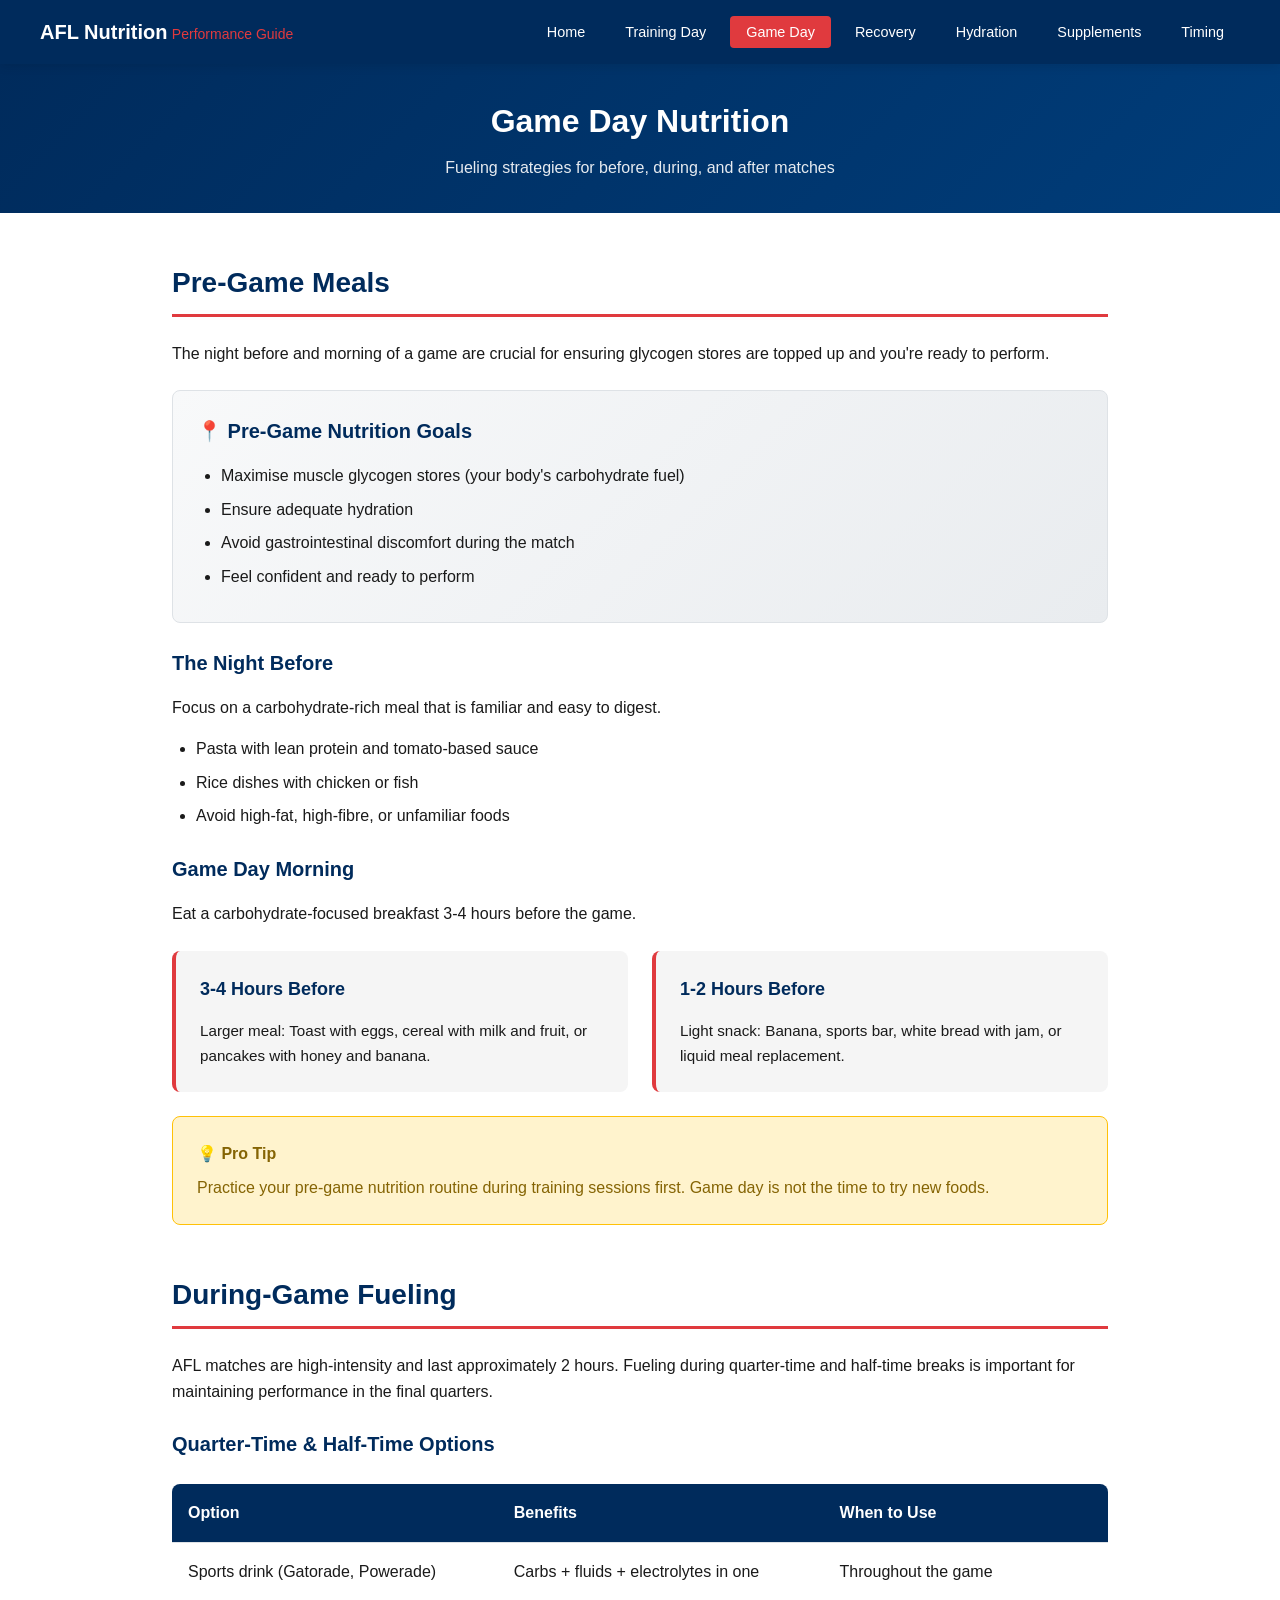
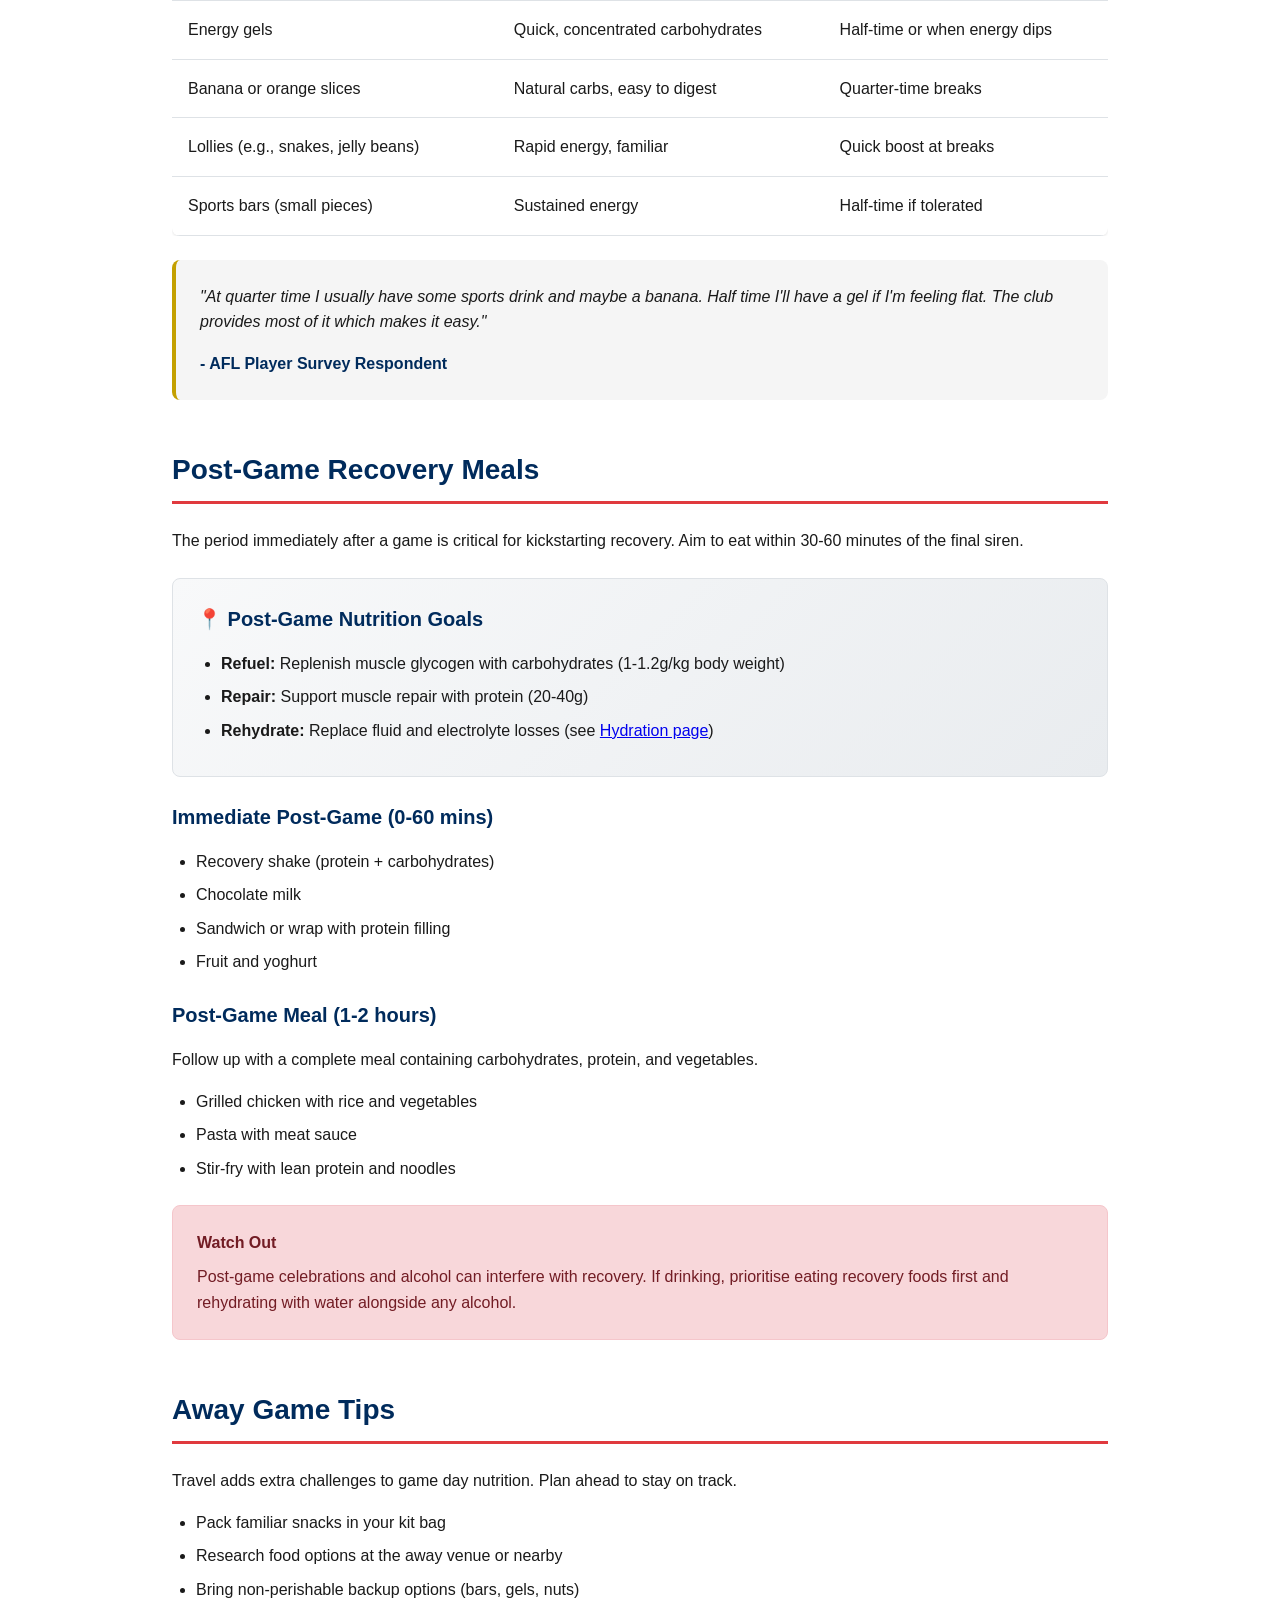
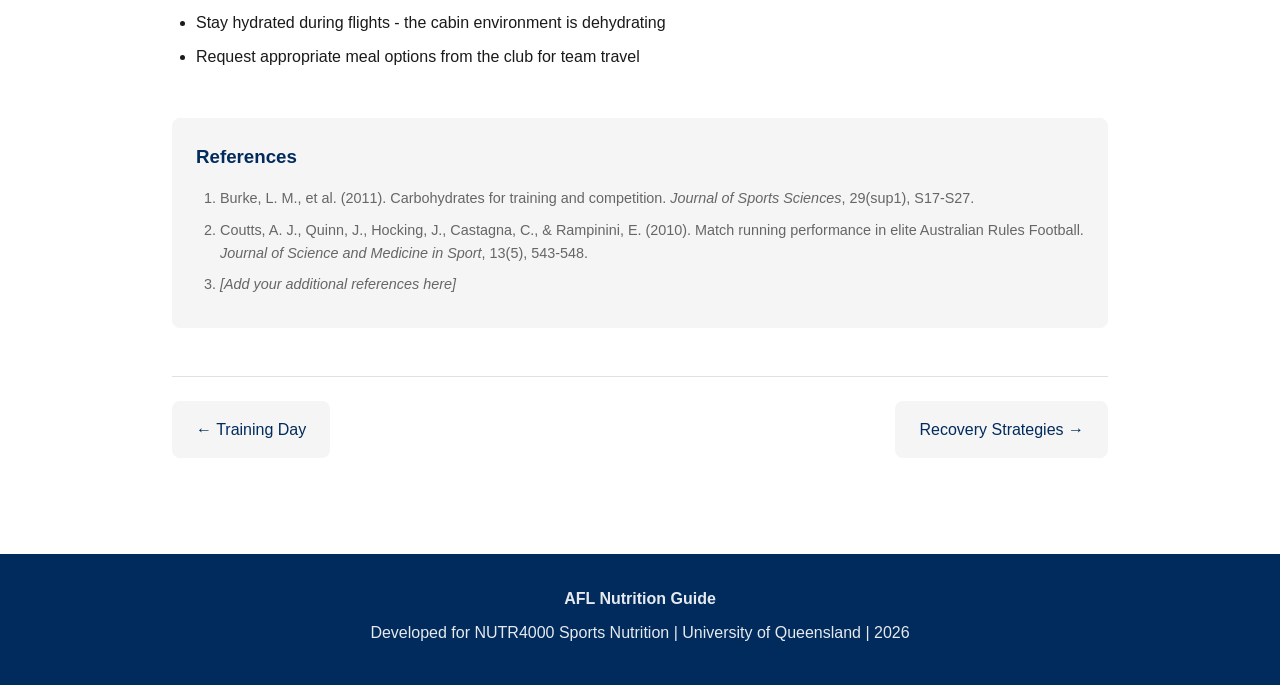
==== game-day.html @ a7441c99 "Initial commit: AFL Nutrition website MVP 6-page sports nutrition guide for AFL players including: -" ====
<!DOCTYPE html>
<html lang="en">
<head>
  <meta charset="UTF-8">
  <meta name="viewport" content="width=device-width, initial-scale=1.0">
  <title>Game Day Nutrition | AFL Nutrition Guide</title>
  <link rel="stylesheet" href="styles.css">
</head>
<body>
  <!-- Navigation -->
  <nav class="navbar">
    <div class="nav-container">
      <a href="index.html" class="nav-logo">
        <div>
          <span class="nav-logo-text">AFL Nutrition</span>
          <span class="nav-logo-sub">Performance Guide</span>
        </div>
      </a>
      <ul class="nav-menu">
        <li><a href="index.html">Home</a></li>
        <li><a href="training-day.html">Training Day</a></li>
        <li><a href="game-day.html" class="active">Game Day</a></li>
        <li><a href="recovery.html">Recovery</a></li>
        <li><a href="hydration.html">Hydration</a></li>
        <li><a href="supplements.html">Supplements</a></li>
        <li><a href="timing.html">Timing</a></li>
      </ul>
    </div>
  </nav>

  <!-- Page Header -->
  <header class="page-header">
    <h1>Game Day Nutrition</h1>
    <p>Fueling strategies for before, during, and after matches</p>
  </header>

  <!-- Main Content -->
  <main class="main-content">

    <!-- Pre-Game Nutrition -->
    <section class="section">
      <h2>Pre-Game Meals</h2>
      <p>The night before and morning of a game are crucial for ensuring glycogen stores are topped up and you're ready to perform.</p>

      <div class="key-points">
        <h3>&#128205; Pre-Game Nutrition Goals</h3>
        <ul>
          <li>Maximise muscle glycogen stores (your body's carbohydrate fuel)</li>
          <li>Ensure adequate hydration</li>
          <li>Avoid gastrointestinal discomfort during the match</li>
          <li>Feel confident and ready to perform</li>
        </ul>
      </div>

      <h3>The Night Before</h3>
      <p>Focus on a carbohydrate-rich meal that is familiar and easy to digest.</p>
      <ul>
        <li>Pasta with lean protein and tomato-based sauce</li>
        <li>Rice dishes with chicken or fish</li>
        <li>Avoid high-fat, high-fibre, or unfamiliar foods</li>
      </ul>

      <h3>Game Day Morning</h3>
      <p>Eat a carbohydrate-focused breakfast 3-4 hours before the game.</p>

      <div class="card-grid">
        <div class="card">
          <h3>3-4 Hours Before</h3>
          <p>Larger meal: Toast with eggs, cereal with milk and fruit, or pancakes with honey and banana.</p>
        </div>
        <div class="card">
          <h3>1-2 Hours Before</h3>
          <p>Light snack: Banana, sports bar, white bread with jam, or liquid meal replacement.</p>
        </div>
      </div>

      <div class="tip-box">
        <h4>&#128161; Pro Tip</h4>
        <p>Practice your pre-game nutrition routine during training sessions first. Game day is not the time to try new foods.</p>
      </div>
    </section>

    <!-- During Game -->
    <section class="section">
      <h2>During-Game Fueling</h2>
      <p>AFL matches are high-intensity and last approximately 2 hours. Fueling during quarter-time and half-time breaks is important for maintaining performance in the final quarters.</p>

      <h3>Quarter-Time & Half-Time Options</h3>
      <div class="table-container">
        <table>
          <thead>
            <tr>
              <th>Option</th>
              <th>Benefits</th>
              <th>When to Use</th>
            </tr>
          </thead>
          <tbody>
            <tr>
              <td>Sports drink (Gatorade, Powerade)</td>
              <td>Carbs + fluids + electrolytes in one</td>
              <td>Throughout the game</td>
            </tr>
            <tr>
              <td>Energy gels</td>
              <td>Quick, concentrated carbohydrates</td>
              <td>Half-time or when energy dips</td>
            </tr>
            <tr>
              <td>Banana or orange slices</td>
              <td>Natural carbs, easy to digest</td>
              <td>Quarter-time breaks</td>
            </tr>
            <tr>
              <td>Lollies (e.g., snakes, jelly beans)</td>
              <td>Rapid energy, familiar</td>
              <td>Quick boost at breaks</td>
            </tr>
            <tr>
              <td>Sports bars (small pieces)</td>
              <td>Sustained energy</td>
              <td>Half-time if tolerated</td>
            </tr>
          </tbody>
        </table>
      </div>

      <div class="athlete-quote">
        "At quarter time I usually have some sports drink and maybe a banana. Half time I'll have a gel if I'm feeling flat. The club provides most of it which makes it easy."
        <cite>- AFL Player Survey Respondent</cite>
      </div>
    </section>

    <!-- Post-Game Recovery -->
    <section class="section">
      <h2>Post-Game Recovery Meals</h2>
      <p>The period immediately after a game is critical for kickstarting recovery. Aim to eat within 30-60 minutes of the final siren.</p>

      <div class="key-points">
        <h3>&#128205; Post-Game Nutrition Goals</h3>
        <ul>
          <li><strong>Refuel:</strong> Replenish muscle glycogen with carbohydrates (1-1.2g/kg body weight)</li>
          <li><strong>Repair:</strong> Support muscle repair with protein (20-40g)</li>
          <li><strong>Rehydrate:</strong> Replace fluid and electrolyte losses (see <a href="hydration.html">Hydration page</a>)</li>
        </ul>
      </div>

      <h3>Immediate Post-Game (0-60 mins)</h3>
      <ul>
        <li>Recovery shake (protein + carbohydrates)</li>
        <li>Chocolate milk</li>
        <li>Sandwich or wrap with protein filling</li>
        <li>Fruit and yoghurt</li>
      </ul>

      <h3>Post-Game Meal (1-2 hours)</h3>
      <p>Follow up with a complete meal containing carbohydrates, protein, and vegetables.</p>
      <ul>
        <li>Grilled chicken with rice and vegetables</li>
        <li>Pasta with meat sauce</li>
        <li>Stir-fry with lean protein and noodles</li>
      </ul>

      <div class="warning-box">
        <h4>Watch Out</h4>
        <p>Post-game celebrations and alcohol can interfere with recovery. If drinking, prioritise eating recovery foods first and rehydrating with water alongside any alcohol.</p>
      </div>
    </section>

    <!-- Away Game Considerations -->
    <section class="section">
      <h2>Away Game Tips</h2>
      <p>Travel adds extra challenges to game day nutrition. Plan ahead to stay on track.</p>

      <ul>
        <li>Pack familiar snacks in your kit bag</li>
        <li>Research food options at the away venue or nearby</li>
        <li>Bring non-perishable backup options (bars, gels, nuts)</li>
        <li>Stay hydrated during flights - the cabin environment is dehydrating</li>
        <li>Request appropriate meal options from the club for team travel</li>
      </ul>
    </section>

    <!-- References -->
    <section class="references">
      <h3>References</h3>
      <ol>
        <li>Burke, L. M., et al. (2011). Carbohydrates for training and competition. <em>Journal of Sports Sciences</em>, 29(sup1), S17-S27.</li>
        <li>Coutts, A. J., Quinn, J., Hocking, J., Castagna, C., & Rampinini, E. (2010). Match running performance in elite Australian Rules Football. <em>Journal of Science and Medicine in Sport</em>, 13(5), 543-548.</li>
        <li><em>[Add your additional references here]</em></li>
      </ol>
    </section>

    <!-- Page Navigation -->
    <nav class="quick-nav">
      <a href="training-day.html">&#8592; Training Day</a>
      <a href="recovery.html">Recovery Strategies &#8594;</a>
    </nav>

  </main>

  <!-- Footer -->
  <footer class="footer">
    <p><strong>AFL Nutrition Guide</strong></p>
    <p>Developed for NUTR4000 Sports Nutrition | University of Queensland | 2026</p>
  </footer>

</body>
</html>
---- styles.css ----
/* AFL Nutrition Website - Main Stylesheet */

:root {
  /* AFL-inspired color palette */
  --primary-navy: #002B5C;
  --primary-red: #E03A3E;
  --accent-gold: #C4A000;
  --light-gray: #F5F5F5;
  --text-dark: #1a1a1a;
  --text-light: #666666;
  --white: #ffffff;

  /* Spacing */
  --spacing-xs: 0.5rem;
  --spacing-sm: 1rem;
  --spacing-md: 1.5rem;
  --spacing-lg: 2rem;
  --spacing-xl: 3rem;

  /* Typography */
  --font-primary: 'Segoe UI', Roboto, 'Helvetica Neue', Arial, sans-serif;
  --font-heading: 'Segoe UI', Roboto, 'Helvetica Neue', Arial, sans-serif;
}

* {
  margin: 0;
  padding: 0;
  box-sizing: border-box;
}

html {
  scroll-behavior: smooth;
}

body {
  font-family: var(--font-primary);
  font-size: 16px;
  line-height: 1.6;
  color: var(--text-dark);
  background-color: var(--white);
}

/* Navigation */
.navbar {
  background: var(--primary-navy);
  padding: var(--spacing-sm) var(--spacing-lg);
  position: sticky;
  top: 0;
  z-index: 1000;
  box-shadow: 0 2px 10px rgba(0, 0, 0, 0.1);
}

.nav-container {
  max-width: 1200px;
  margin: 0 auto;
  display: flex;
  justify-content: space-between;
  align-items: center;
}

.nav-logo {
  display: flex;
  align-items: center;
  gap: var(--spacing-sm);
  text-decoration: none;
}

.nav-logo-text {
  color: var(--white);
  font-size: 1.25rem;
  font-weight: 700;
}

.nav-logo-sub {
  color: var(--primary-red);
  font-size: 0.875rem;
  font-weight: 500;
}

.nav-menu {
  display: flex;
  list-style: none;
  gap: var(--spacing-xs);
  flex-wrap: wrap;
  justify-content: center;
}

.nav-menu a {
  color: var(--white);
  text-decoration: none;
  padding: var(--spacing-xs) var(--spacing-sm);
  border-radius: 4px;
  font-size: 0.9rem;
  font-weight: 500;
  transition: background-color 0.2s, color 0.2s;
}

.nav-menu a:hover,
.nav-menu a.active {
  background-color: var(--primary-red);
  color: var(--white);
}

/* Mobile menu toggle */
.nav-toggle {
  display: none;
  background: none;
  border: none;
  color: var(--white);
  font-size: 1.5rem;
  cursor: pointer;
}

/* Hero Section */
.hero {
  background: linear-gradient(135deg, var(--primary-navy) 0%, #003d7a 100%);
  color: var(--white);
  padding: var(--spacing-xl) var(--spacing-lg);
  text-align: center;
}

.hero-content {
  max-width: 800px;
  margin: 0 auto;
}

.hero h1 {
  font-size: 2.5rem;
  font-weight: 700;
  margin-bottom: var(--spacing-sm);
}

.hero p {
  font-size: 1.125rem;
  opacity: 0.9;
  margin-bottom: var(--spacing-md);
}

.hero-badge {
  display: inline-block;
  background: var(--primary-red);
  color: var(--white);
  padding: var(--spacing-xs) var(--spacing-sm);
  border-radius: 20px;
  font-size: 0.875rem;
  font-weight: 600;
}

/* Page Header (for inner pages) */
.page-header {
  background: linear-gradient(135deg, var(--primary-navy) 0%, #003d7a 100%);
  color: var(--white);
  padding: var(--spacing-lg) var(--spacing-lg);
  text-align: center;
}

.page-header h1 {
  font-size: 2rem;
  font-weight: 700;
  margin-bottom: var(--spacing-xs);
}

.page-header p {
  opacity: 0.9;
  max-width: 600px;
  margin: 0 auto;
}

/* Main Content */
.main-content {
  max-width: 1000px;
  margin: 0 auto;
  padding: var(--spacing-xl) var(--spacing-lg);
}

/* Section Styling */
.section {
  margin-bottom: var(--spacing-xl);
}

.section h2 {
  color: var(--primary-navy);
  font-size: 1.75rem;
  margin-bottom: var(--spacing-md);
  padding-bottom: var(--spacing-xs);
  border-bottom: 3px solid var(--primary-red);
}

.section h3 {
  color: var(--primary-navy);
  font-size: 1.25rem;
  margin: var(--spacing-md) 0 var(--spacing-sm);
}

.section p {
  margin-bottom: var(--spacing-sm);
  color: var(--text-dark);
}

.section ul, .section ol {
  margin: var(--spacing-sm) 0 var(--spacing-md) var(--spacing-md);
}

.section li {
  margin-bottom: var(--spacing-xs);
}

/* Info Cards */
.card-grid {
  display: grid;
  grid-template-columns: repeat(auto-fit, minmax(280px, 1fr));
  gap: var(--spacing-md);
  margin: var(--spacing-md) 0;
}

.card {
  background: var(--light-gray);
  border-radius: 8px;
  padding: var(--spacing-md);
  border-left: 4px solid var(--primary-red);
}

.card h3 {
  color: var(--primary-navy);
  margin-top: 0;
  font-size: 1.125rem;
}

.card p {
  margin-bottom: 0;
  font-size: 0.95rem;
}

/* Key Points Box */
.key-points {
  background: linear-gradient(135deg, #f8f9fa 0%, #e9ecef 100%);
  border: 1px solid #dee2e6;
  border-radius: 8px;
  padding: var(--spacing-md);
  margin: var(--spacing-md) 0;
}

.key-points h3 {
  color: var(--primary-navy);
  margin-top: 0;
  display: flex;
  align-items: center;
  gap: var(--spacing-xs);
}

.key-points ul {
  margin-bottom: 0;
}

/* Tip Box */
.tip-box {
  background: #fff3cd;
  border: 1px solid #ffc107;
  border-radius: 8px;
  padding: var(--spacing-md);
  margin: var(--spacing-md) 0;
}

.tip-box h4 {
  color: #856404;
  margin: 0 0 var(--spacing-xs);
  display: flex;
  align-items: center;
  gap: var(--spacing-xs);
}

.tip-box p {
  margin: 0;
  color: #856404;
}

/* Warning Box */
.warning-box {
  background: #f8d7da;
  border: 1px solid #f5c6cb;
  border-radius: 8px;
  padding: var(--spacing-md);
  margin: var(--spacing-md) 0;
}

.warning-box h4 {
  color: #721c24;
  margin: 0 0 var(--spacing-xs);
}

.warning-box p {
  margin: 0;
  color: #721c24;
}

/* Tables */
.table-container {
  overflow-x: auto;
  margin: var(--spacing-md) 0;
}

table {
  width: 100%;
  border-collapse: collapse;
  background: var(--white);
  border-radius: 8px;
  overflow: hidden;
  box-shadow: 0 1px 3px rgba(0, 0, 0, 0.1);
}

thead {
  background: var(--primary-navy);
  color: var(--white);
}

th, td {
  padding: var(--spacing-sm);
  text-align: left;
  border-bottom: 1px solid #dee2e6;
}

tbody tr:hover {
  background: var(--light-gray);
}

/* Home Page Cards */
.page-cards {
  display: grid;
  grid-template-columns: repeat(auto-fit, minmax(300px, 1fr));
  gap: var(--spacing-md);
  margin: var(--spacing-lg) 0;
}

.page-card {
  background: var(--white);
  border-radius: 12px;
  padding: var(--spacing-lg);
  text-decoration: none;
  color: var(--text-dark);
  box-shadow: 0 2px 8px rgba(0, 0, 0, 0.08);
  border: 1px solid #e9ecef;
  transition: transform 0.2s, box-shadow 0.2s;
}

.page-card:hover {
  transform: translateY(-4px);
  box-shadow: 0 8px 24px rgba(0, 0, 0, 0.12);
}

.page-card-icon {
  width: 48px;
  height: 48px;
  background: var(--primary-navy);
  color: var(--white);
  border-radius: 12px;
  display: flex;
  align-items: center;
  justify-content: center;
  font-size: 1.5rem;
  margin-bottom: var(--spacing-sm);
}

.page-card h3 {
  color: var(--primary-navy);
  margin-bottom: var(--spacing-xs);
}

.page-card p {
  color: var(--text-light);
  font-size: 0.95rem;
  margin: 0;
}

/* Athlete Quote */
.athlete-quote {
  background: var(--light-gray);
  border-radius: 8px;
  padding: var(--spacing-md);
  margin: var(--spacing-md) 0;
  border-left: 4px solid var(--accent-gold);
  font-style: italic;
}

.athlete-quote cite {
  display: block;
  margin-top: var(--spacing-sm);
  font-style: normal;
  font-weight: 600;
  color: var(--primary-navy);
}

/* References Section */
.references {
  background: var(--light-gray);
  border-radius: 8px;
  padding: var(--spacing-md);
  margin-top: var(--spacing-xl);
}

.references h3 {
  color: var(--primary-navy);
  margin-top: 0;
  margin-bottom: var(--spacing-sm);
}

.references ol {
  margin: 0;
  padding-left: var(--spacing-md);
}

.references li {
  margin-bottom: var(--spacing-xs);
  font-size: 0.9rem;
  color: var(--text-light);
}

/* Footer */
.footer {
  background: var(--primary-navy);
  color: var(--white);
  padding: var(--spacing-lg);
  text-align: center;
  margin-top: var(--spacing-xl);
}

.footer p {
  margin-bottom: var(--spacing-xs);
  opacity: 0.9;
}

.footer a {
  color: var(--primary-red);
}

/* Quick Nav (for page bottoms) */
.quick-nav {
  display: flex;
  justify-content: space-between;
  gap: var(--spacing-md);
  margin-top: var(--spacing-xl);
  padding-top: var(--spacing-md);
  border-top: 1px solid #dee2e6;
}

.quick-nav a {
  display: flex;
  align-items: center;
  gap: var(--spacing-xs);
  color: var(--primary-navy);
  text-decoration: none;
  font-weight: 500;
  padding: var(--spacing-sm) var(--spacing-md);
  background: var(--light-gray);
  border-radius: 8px;
  transition: background-color 0.2s;
}

.quick-nav a:hover {
  background: var(--primary-navy);
  color: var(--white);
}

/* Responsive Design */
@media (max-width: 768px) {
  .nav-container {
    flex-direction: column;
    gap: var(--spacing-sm);
  }

  .nav-menu {
    flex-direction: column;
    align-items: center;
    gap: var(--spacing-xs);
  }

  .hero h1 {
    font-size: 1.75rem;
  }

  .page-header h1 {
    font-size: 1.5rem;
  }

  .main-content {
    padding: var(--spacing-md);
  }

  .quick-nav {
    flex-direction: column;
  }

  .quick-nav a {
    justify-content: center;
  }
}

/* Print Styles */
@media print {
  .navbar, .footer, .quick-nav {
    display: none;
  }

  .main-content {
    padding: 0;
  }

  .page-header {
    background: none;
    color: var(--text-dark);
    padding: var(--spacing-sm) 0;
  }
}
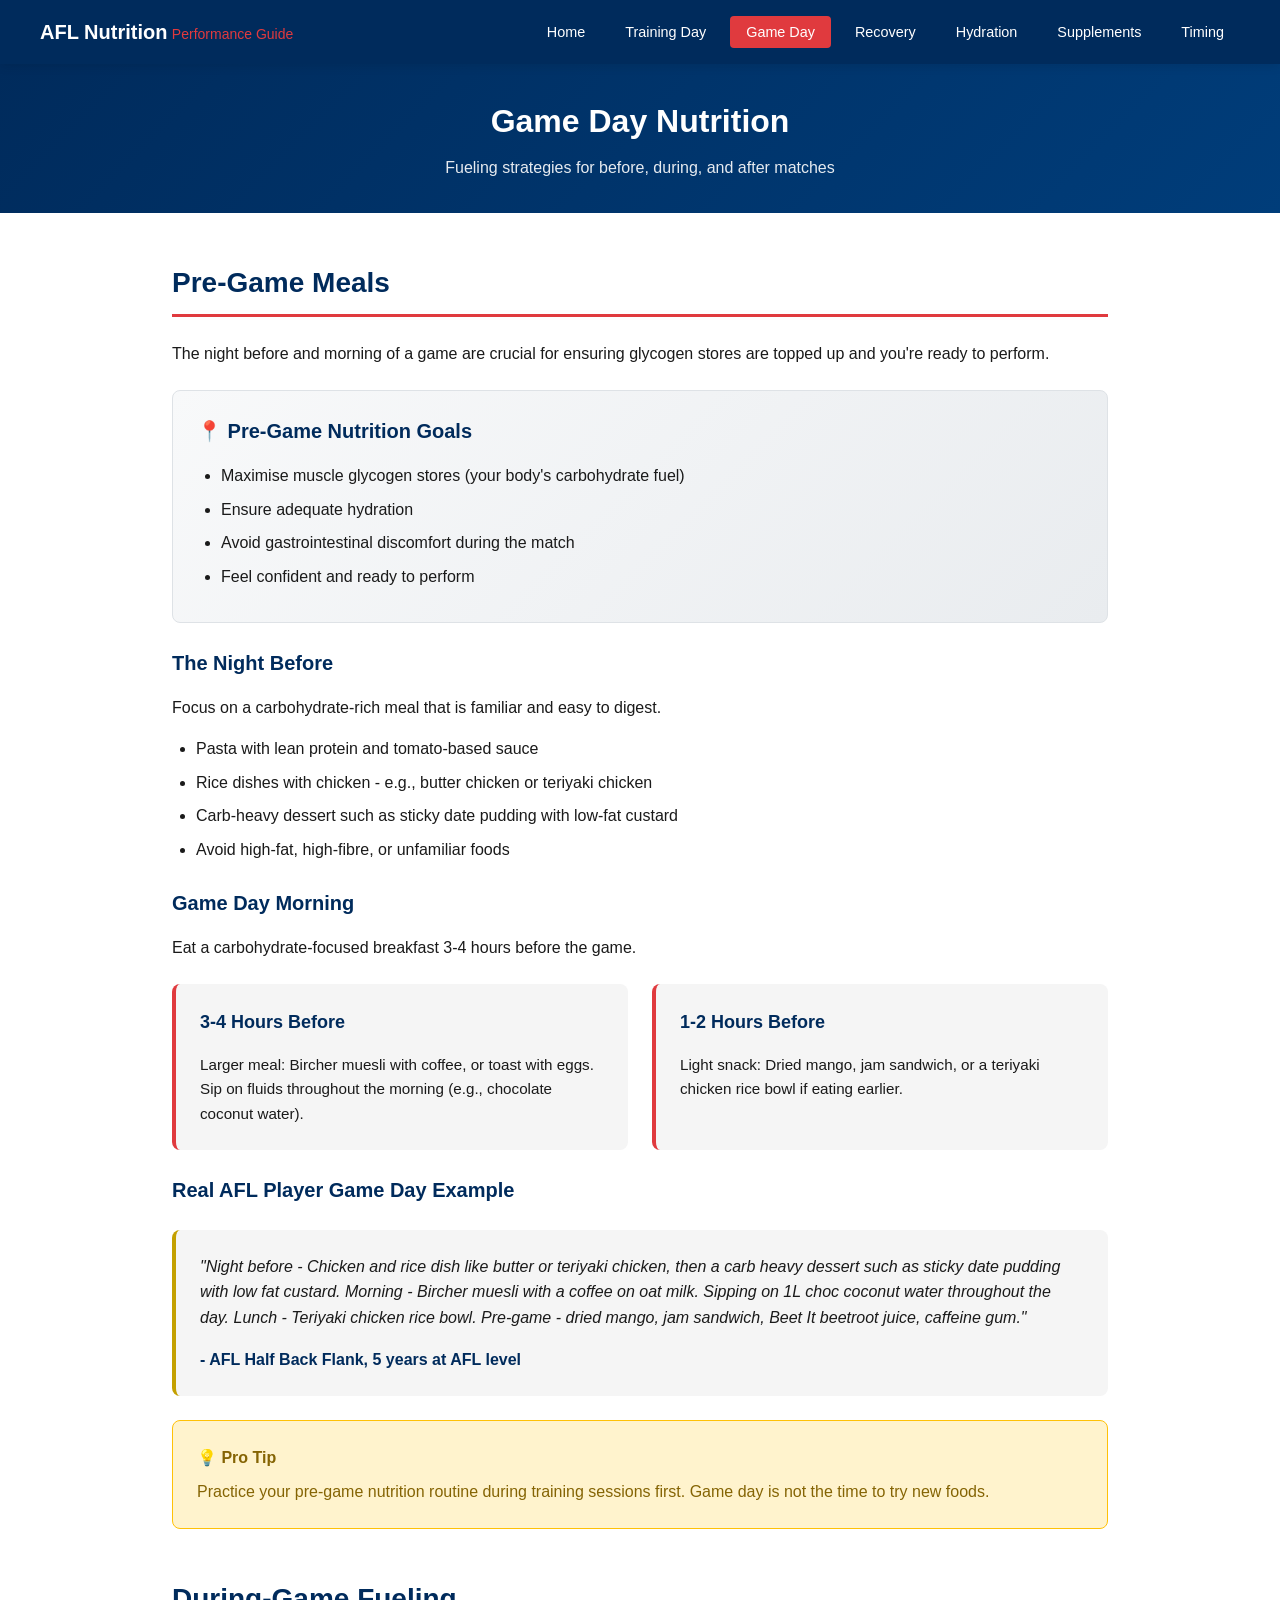
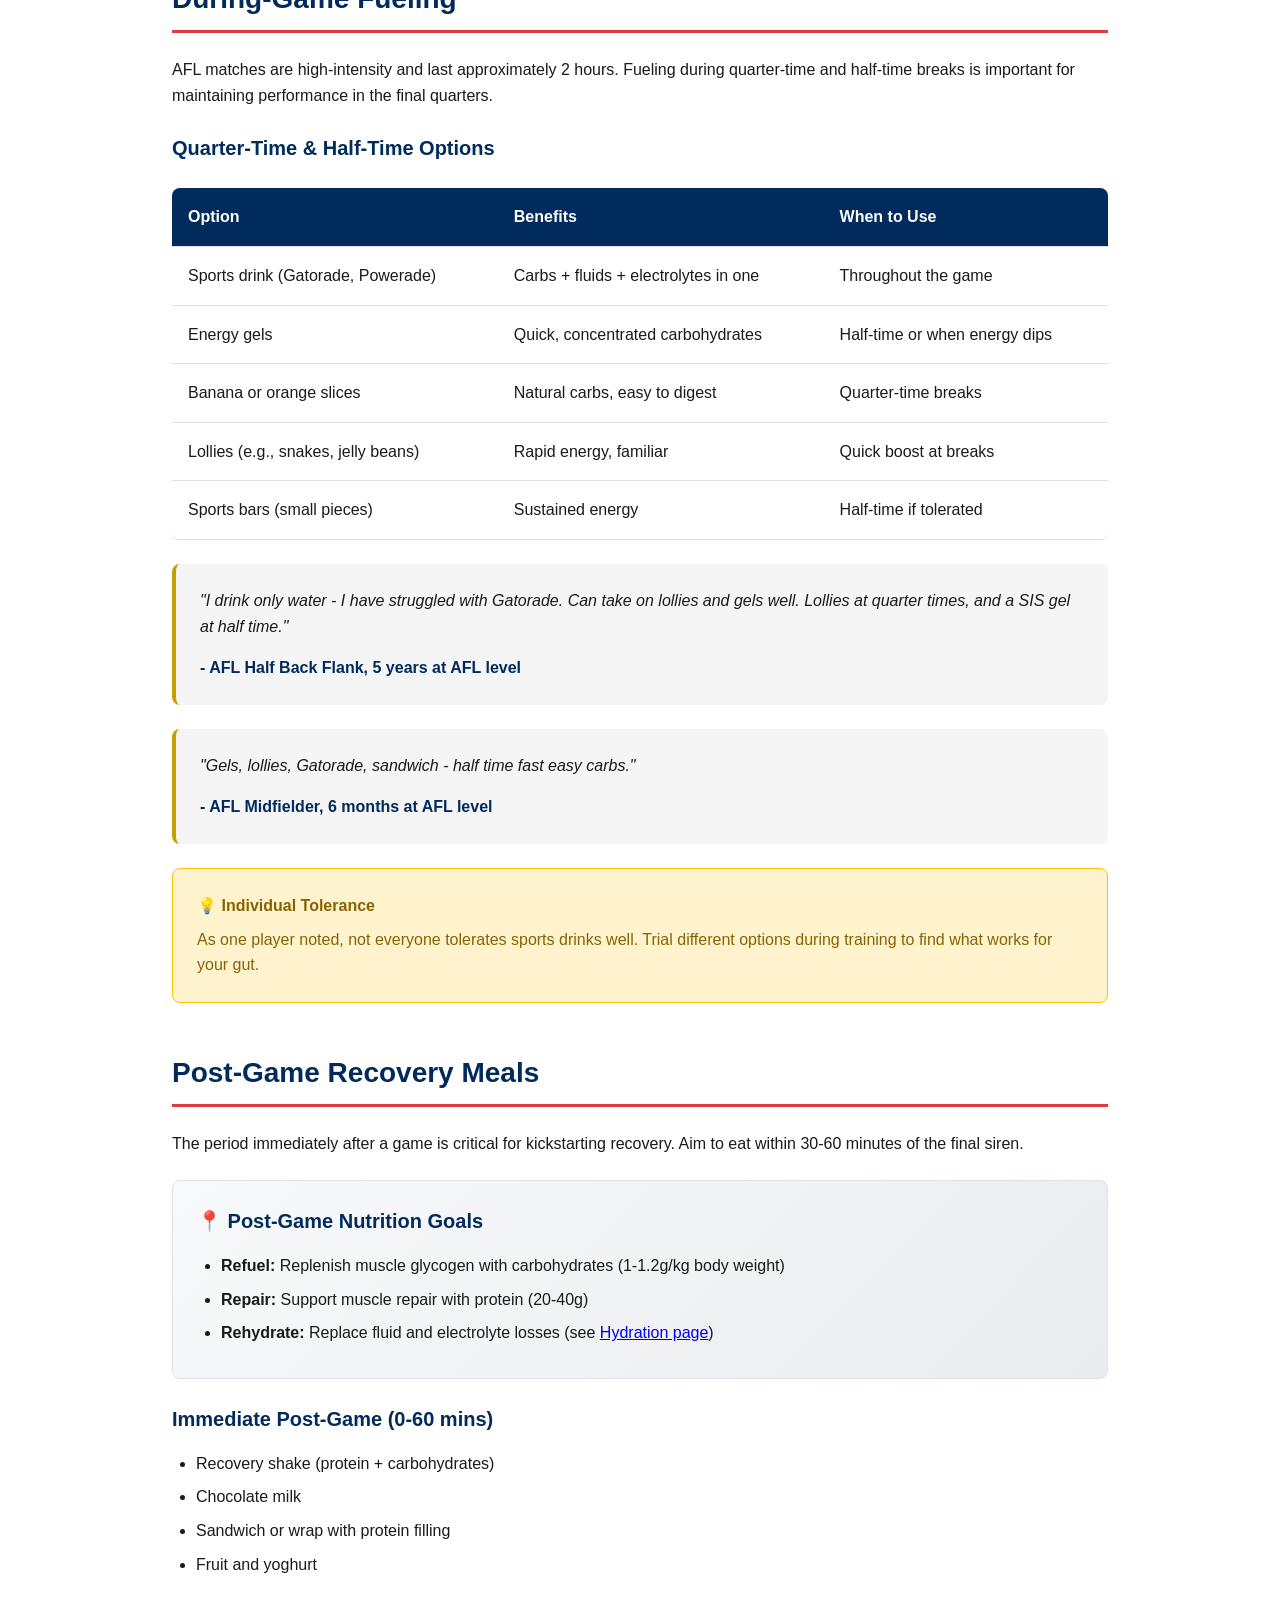
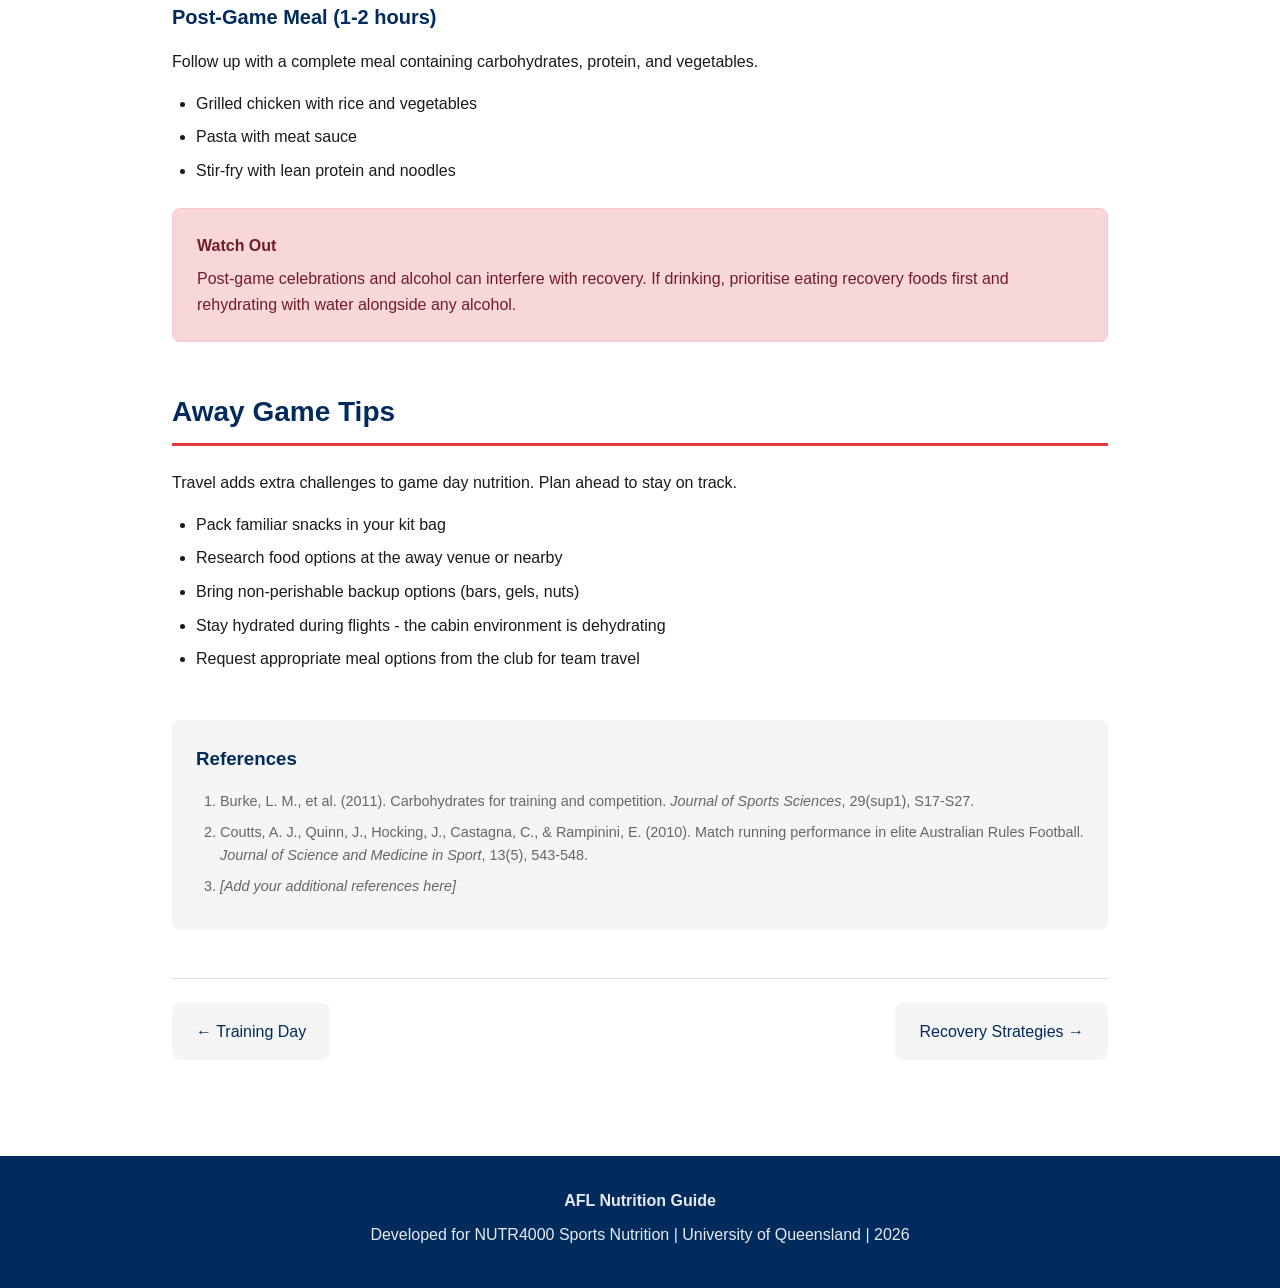
==== commit 88245455: "Add real AFL player survey responses throughout website Updated all pages with authentic quotes and " ====
--- a/game-day.html
+++ b/game-day.html
@@ -56,7 +56,8 @@
       <p>Focus on a carbohydrate-rich meal that is familiar and easy to digest.</p>
       <ul>
         <li>Pasta with lean protein and tomato-based sauce</li>
-        <li>Rice dishes with chicken or fish</li>
+        <li>Rice dishes with chicken - e.g., butter chicken or teriyaki chicken</li>
+        <li>Carb-heavy dessert such as sticky date pudding with low-fat custard</li>
         <li>Avoid high-fat, high-fibre, or unfamiliar foods</li>
       </ul>
 
@@ -66,12 +67,18 @@
       <div class="card-grid">
         <div class="card">
           <h3>3-4 Hours Before</h3>
-          <p>Larger meal: Toast with eggs, cereal with milk and fruit, or pancakes with honey and banana.</p>
+          <p>Larger meal: Bircher muesli with coffee, or toast with eggs. Sip on fluids throughout the morning (e.g., chocolate coconut water).</p>
         </div>
         <div class="card">
           <h3>1-2 Hours Before</h3>
-          <p>Light snack: Banana, sports bar, white bread with jam, or liquid meal replacement.</p>
+          <p>Light snack: Dried mango, jam sandwich, or a teriyaki chicken rice bowl if eating earlier.</p>
         </div>
+      </div>
+
+      <h3>Real AFL Player Game Day Example</h3>
+      <div class="athlete-quote">
+        "Night before - Chicken and rice dish like butter or teriyaki chicken, then a carb heavy dessert such as sticky date pudding with low fat custard. Morning - Bircher muesli with a coffee on oat milk. Sipping on 1L choc coconut water throughout the day. Lunch - Teriyaki chicken rice bowl. Pre-game - dried mango, jam sandwich, Beet It beetroot juice, caffeine gum."
+        <cite>- AFL Half Back Flank, 5 years at AFL level</cite>
       </div>
 
       <div class="tip-box">
@@ -126,8 +133,18 @@
       </div>
 
       <div class="athlete-quote">
-        "At quarter time I usually have some sports drink and maybe a banana. Half time I'll have a gel if I'm feeling flat. The club provides most of it which makes it easy."
-        <cite>- AFL Player Survey Respondent</cite>
+        "I drink only water - I have struggled with Gatorade. Can take on lollies and gels well. Lollies at quarter times, and a SIS gel at half time."
+        <cite>- AFL Half Back Flank, 5 years at AFL level</cite>
+      </div>
+
+      <div class="athlete-quote">
+        "Gels, lollies, Gatorade, sandwich - half time fast easy carbs."
+        <cite>- AFL Midfielder, 6 months at AFL level</cite>
+      </div>
+
+      <div class="tip-box">
+        <h4>&#128161; Individual Tolerance</h4>
+        <p>As one player noted, not everyone tolerates sports drinks well. Trial different options during training to find what works for your gut.</p>
       </div>
     </section>
 
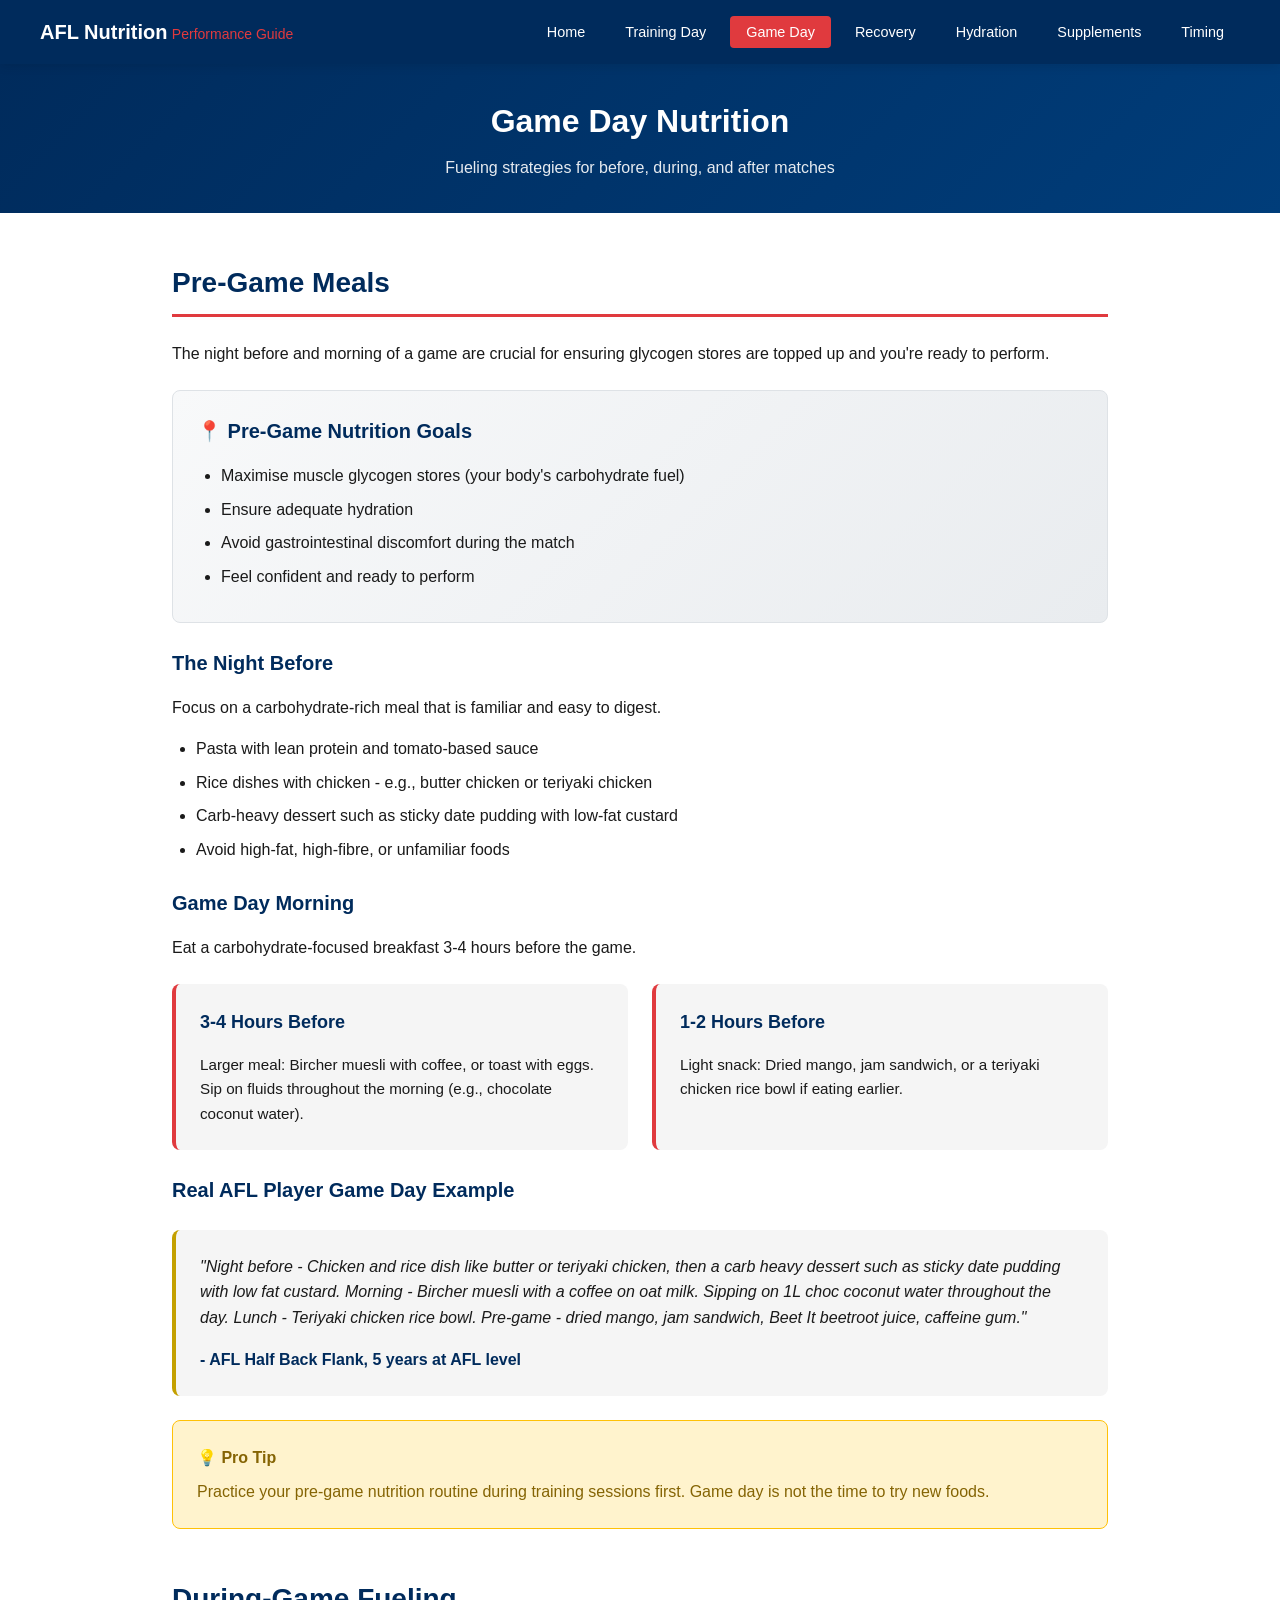
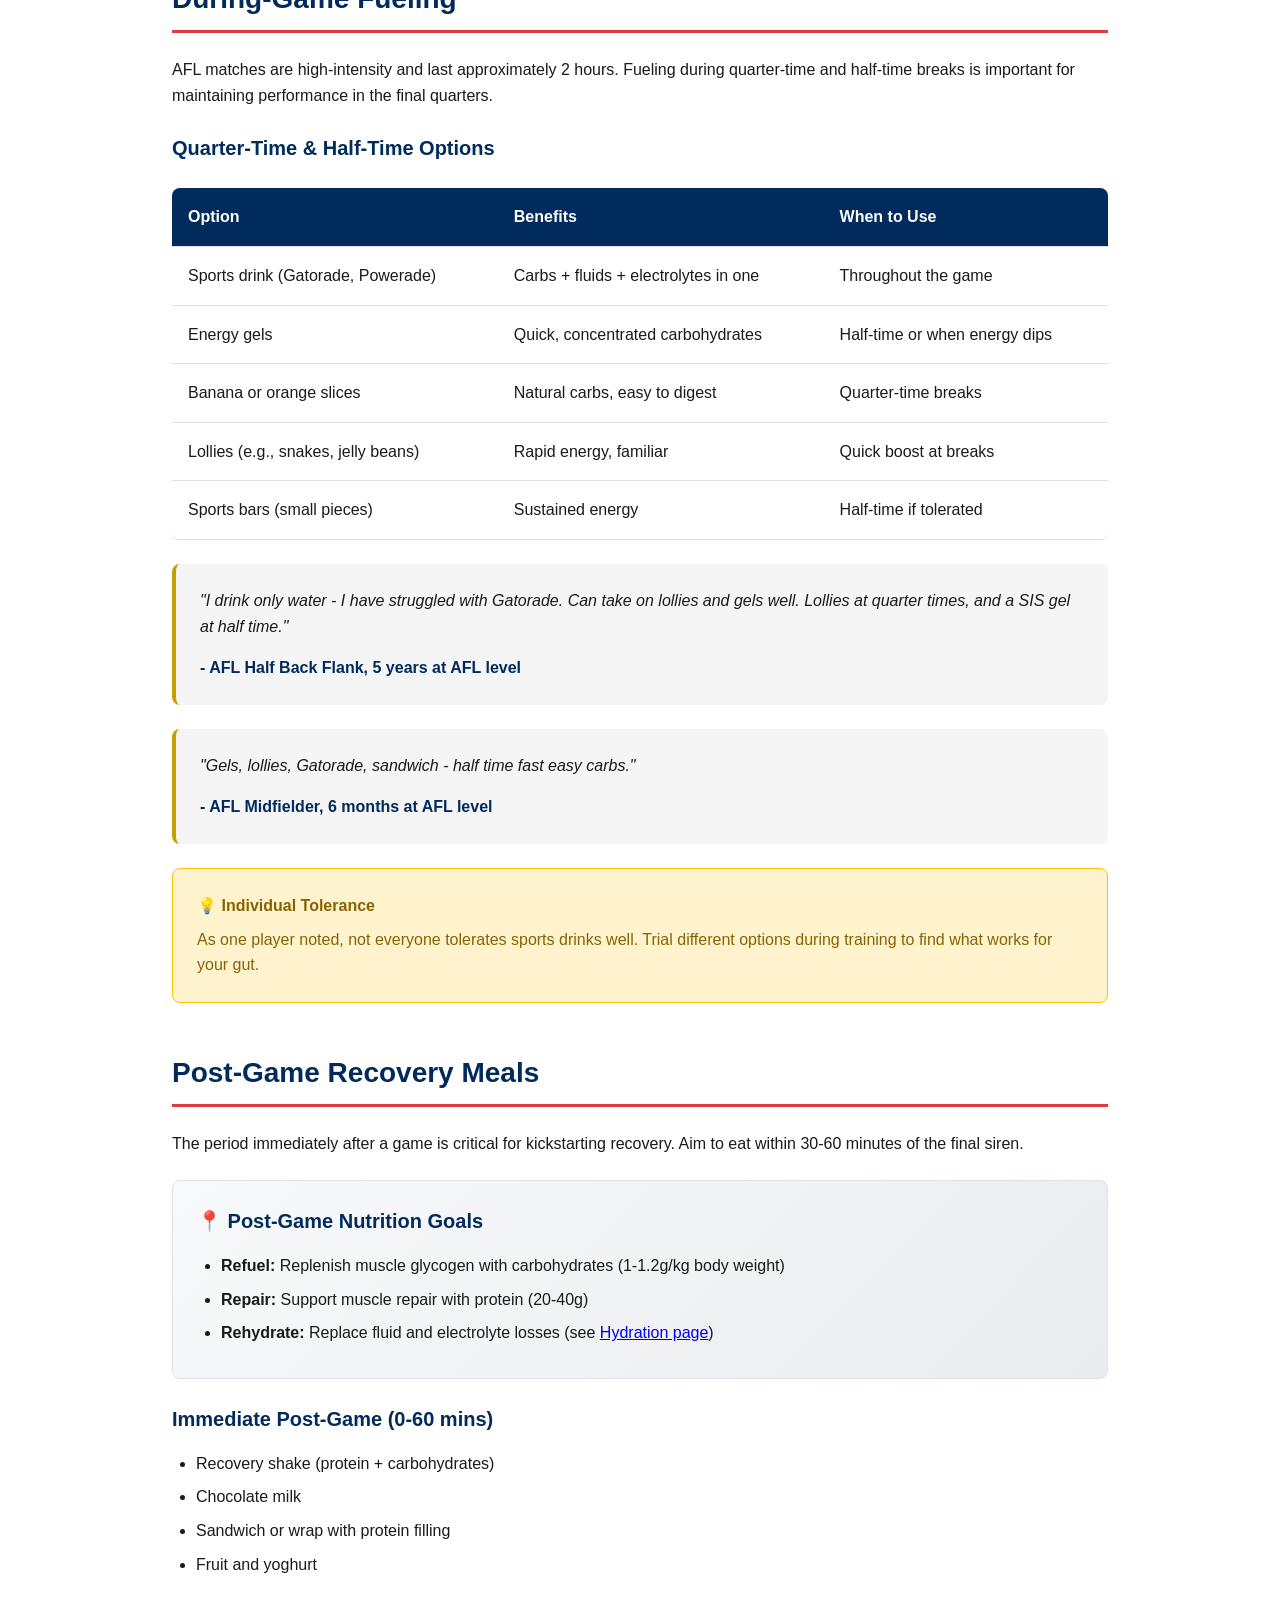
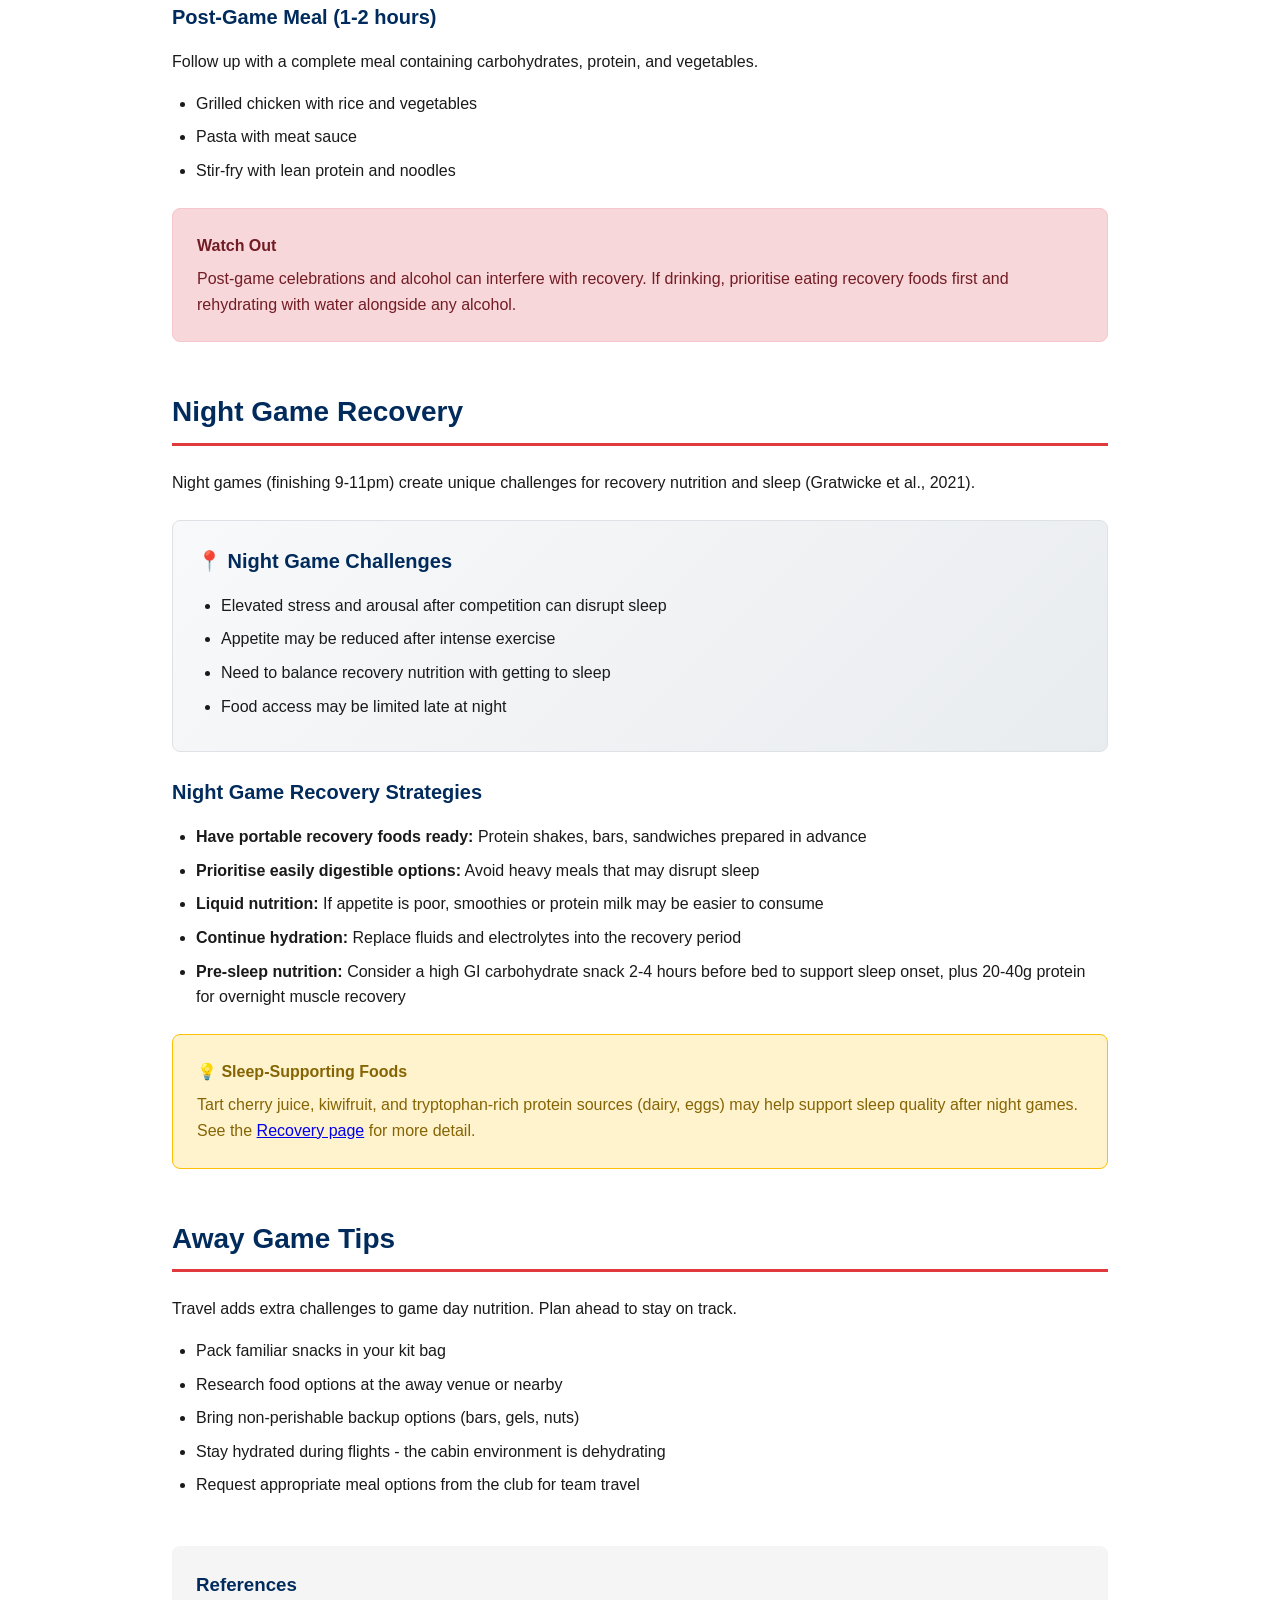
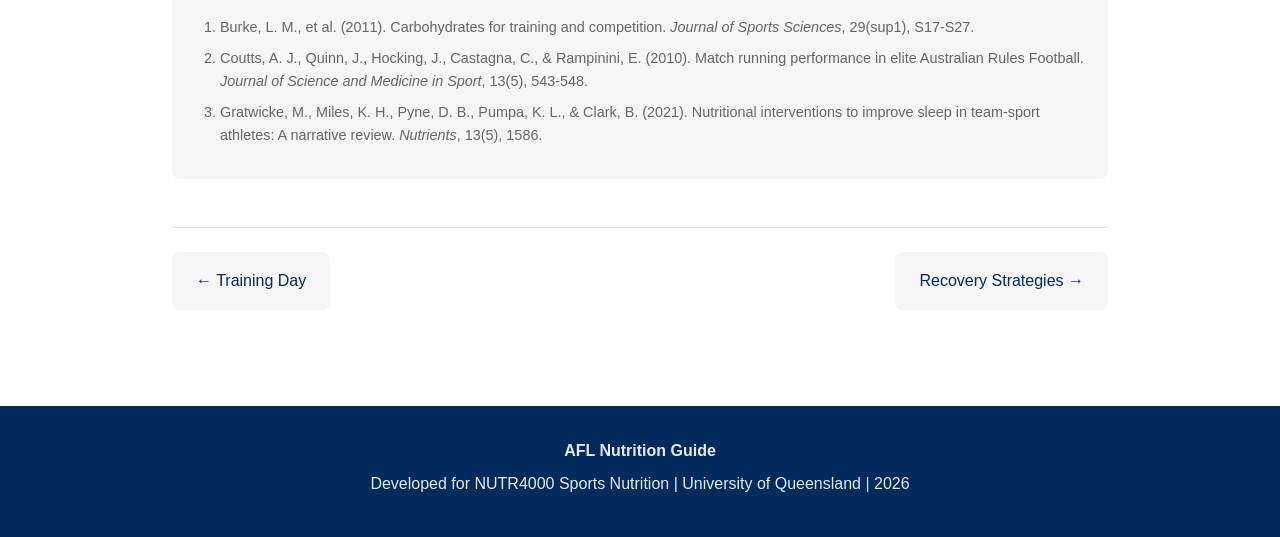
==== commit 781d5c42: "Add comprehensive sleep and recovery nutrition content Based on Gratwicke et al. (2021) research on " ====
--- a/game-day.html
+++ b/game-day.html
@@ -184,6 +184,36 @@
       </div>
     </section>
 
+    <!-- Night Game Recovery -->
+    <section class="section">
+      <h2>Night Game Recovery</h2>
+      <p>Night games (finishing 9-11pm) create unique challenges for recovery nutrition and sleep (Gratwicke et al., 2021).</p>
+
+      <div class="key-points">
+        <h3>&#128205; Night Game Challenges</h3>
+        <ul>
+          <li>Elevated stress and arousal after competition can disrupt sleep</li>
+          <li>Appetite may be reduced after intense exercise</li>
+          <li>Need to balance recovery nutrition with getting to sleep</li>
+          <li>Food access may be limited late at night</li>
+        </ul>
+      </div>
+
+      <h3>Night Game Recovery Strategies</h3>
+      <ul>
+        <li><strong>Have portable recovery foods ready:</strong> Protein shakes, bars, sandwiches prepared in advance</li>
+        <li><strong>Prioritise easily digestible options:</strong> Avoid heavy meals that may disrupt sleep</li>
+        <li><strong>Liquid nutrition:</strong> If appetite is poor, smoothies or protein milk may be easier to consume</li>
+        <li><strong>Continue hydration:</strong> Replace fluids and electrolytes into the recovery period</li>
+        <li><strong>Pre-sleep nutrition:</strong> Consider a high GI carbohydrate snack 2-4 hours before bed to support sleep onset, plus 20-40g protein for overnight muscle recovery</li>
+      </ul>
+
+      <div class="tip-box">
+        <h4>&#128161; Sleep-Supporting Foods</h4>
+        <p>Tart cherry juice, kiwifruit, and tryptophan-rich protein sources (dairy, eggs) may help support sleep quality after night games. See the <a href="recovery.html">Recovery page</a> for more detail.</p>
+      </div>
+    </section>
+
     <!-- Away Game Considerations -->
     <section class="section">
       <h2>Away Game Tips</h2>
@@ -204,7 +234,7 @@
       <ol>
         <li>Burke, L. M., et al. (2011). Carbohydrates for training and competition. <em>Journal of Sports Sciences</em>, 29(sup1), S17-S27.</li>
         <li>Coutts, A. J., Quinn, J., Hocking, J., Castagna, C., & Rampinini, E. (2010). Match running performance in elite Australian Rules Football. <em>Journal of Science and Medicine in Sport</em>, 13(5), 543-548.</li>
-        <li><em>[Add your additional references here]</em></li>
+        <li>Gratwicke, M., Miles, K. H., Pyne, D. B., Pumpa, K. L., & Clark, B. (2021). Nutritional interventions to improve sleep in team-sport athletes: A narrative review. <em>Nutrients</em>, 13(5), 1586.</li>
       </ol>
     </section>
 
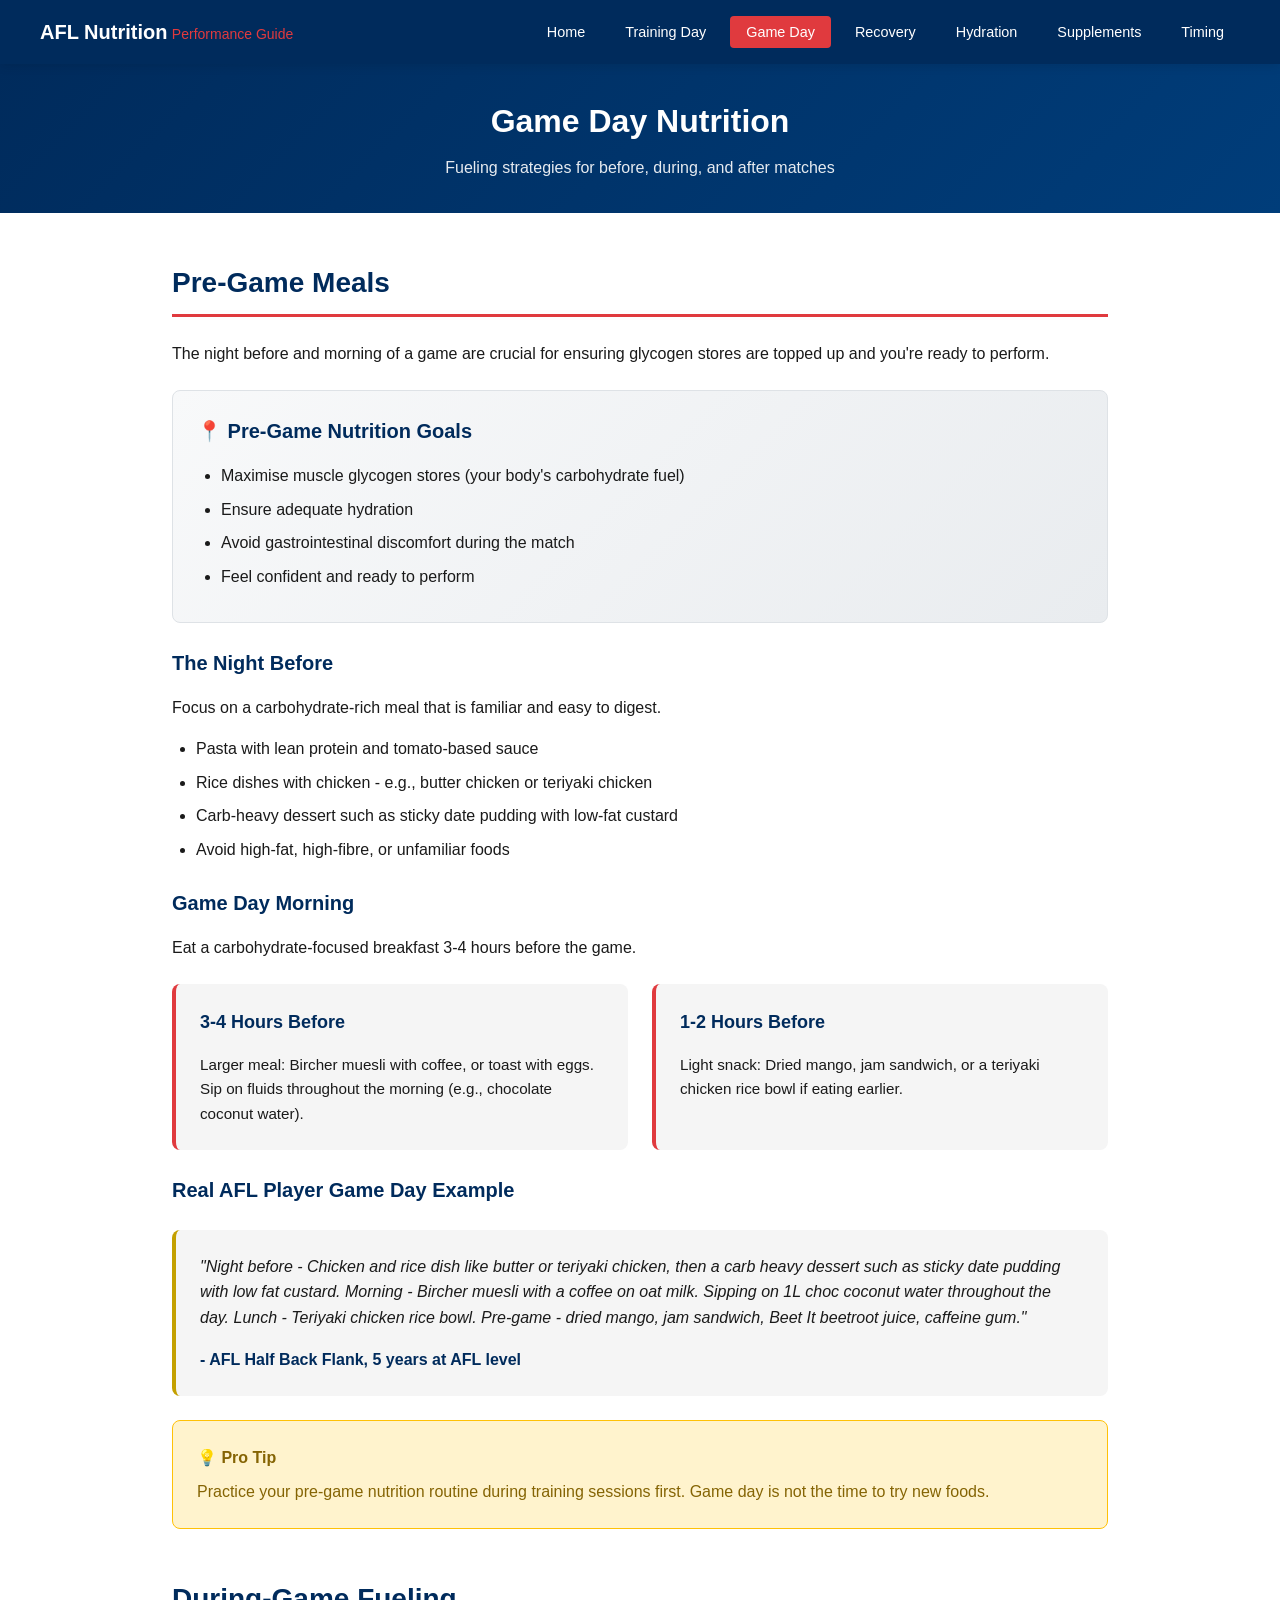
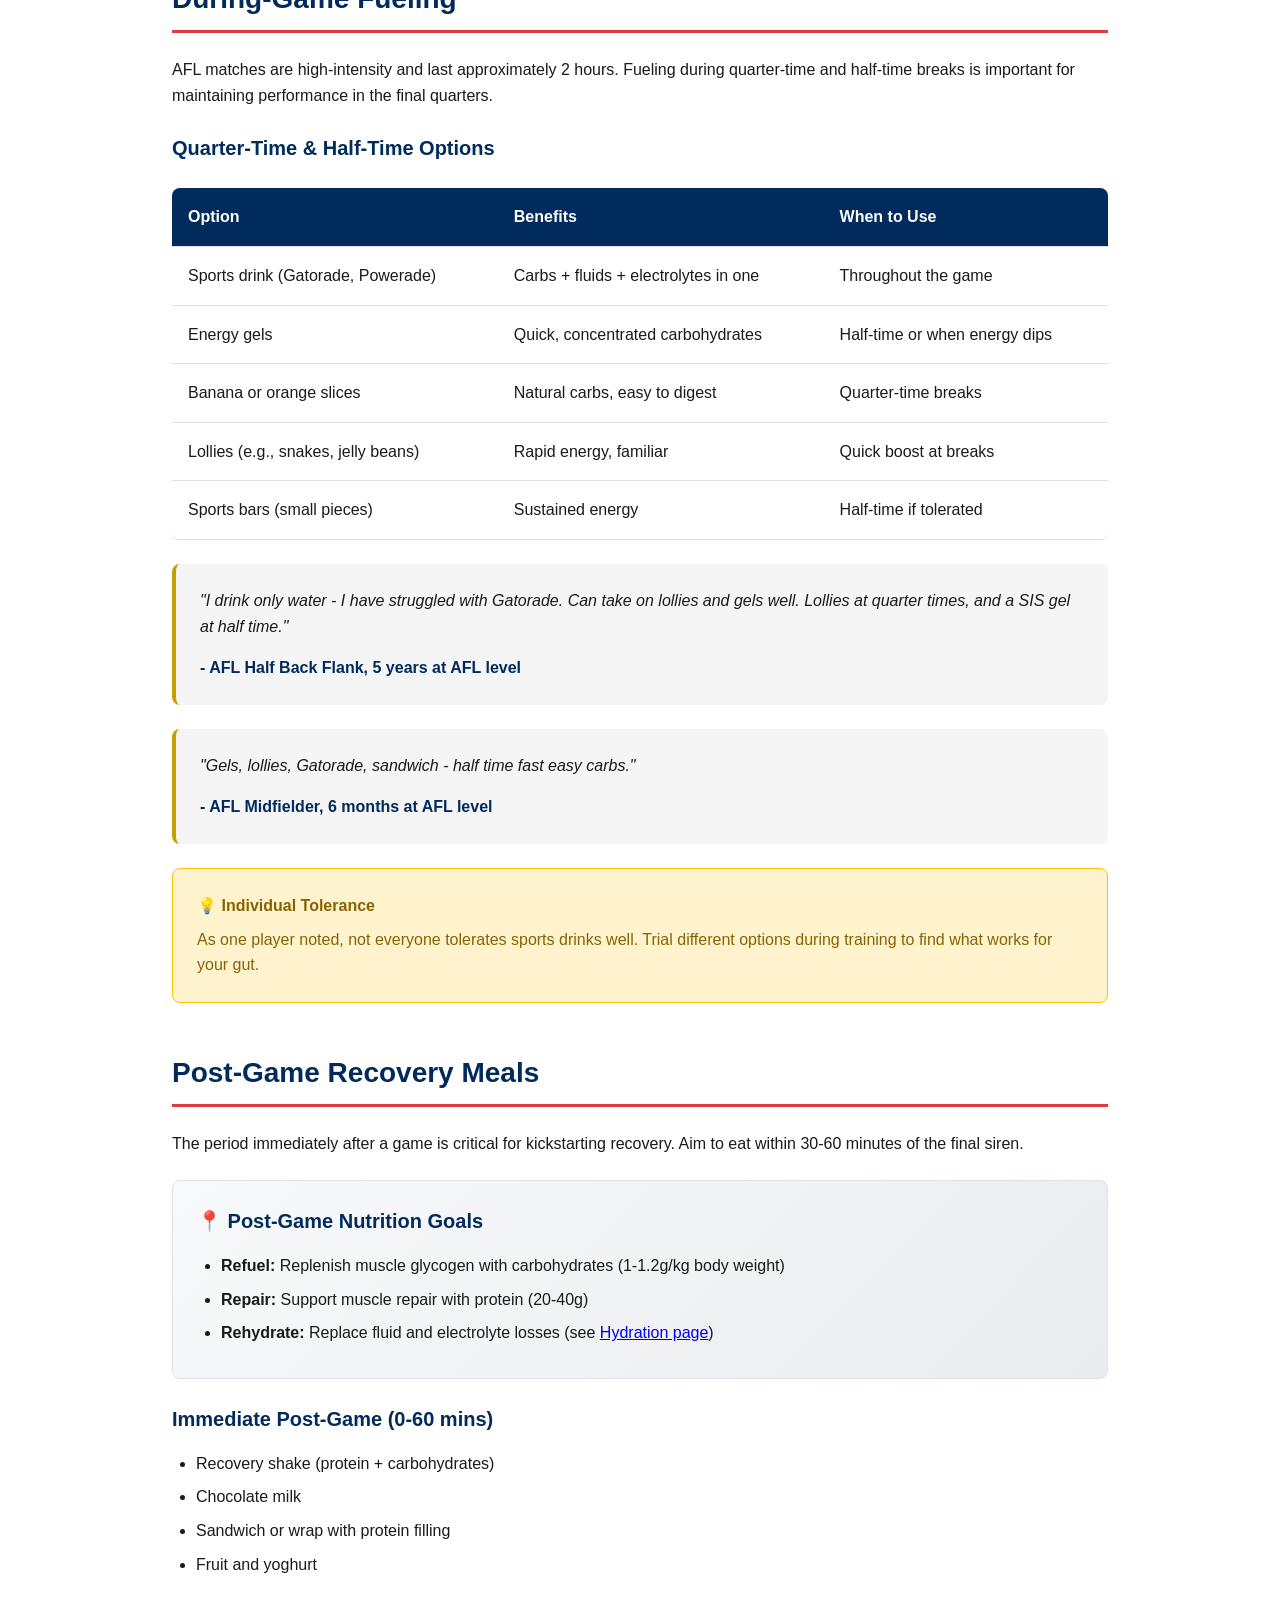
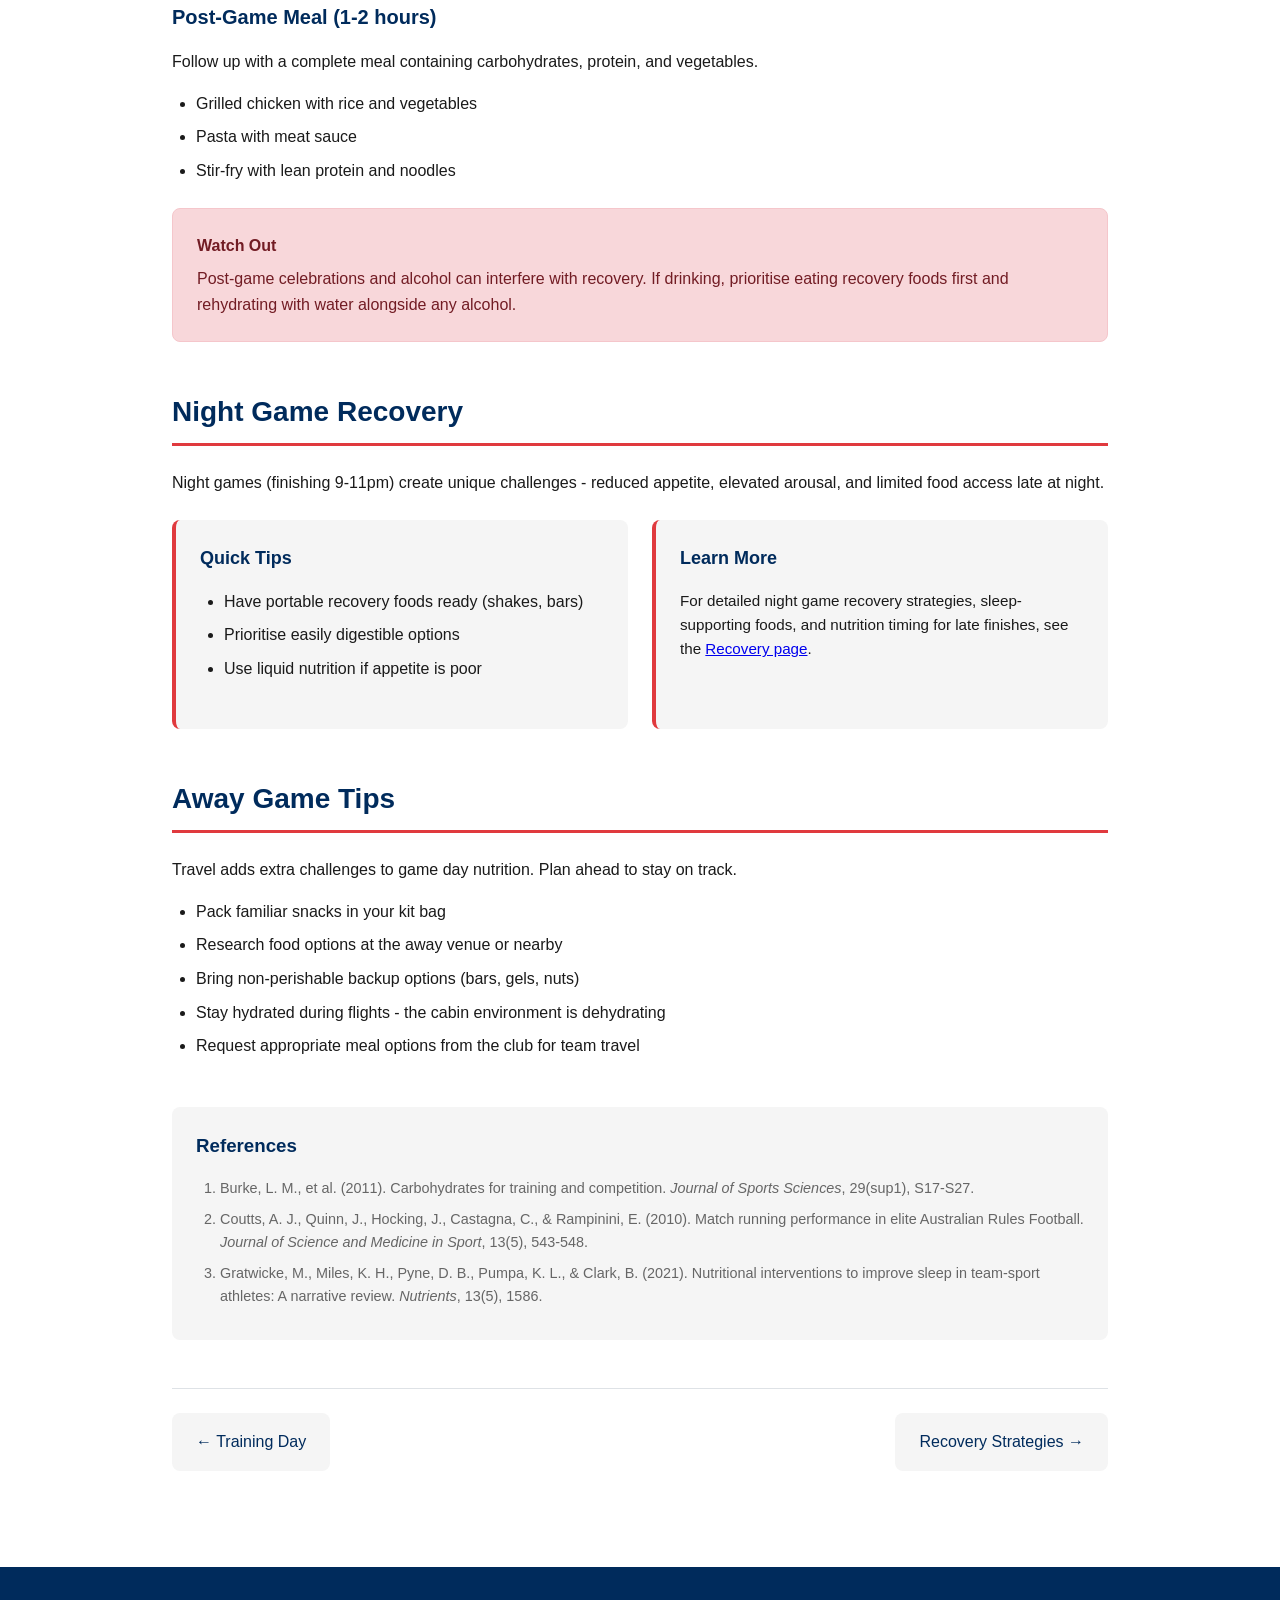
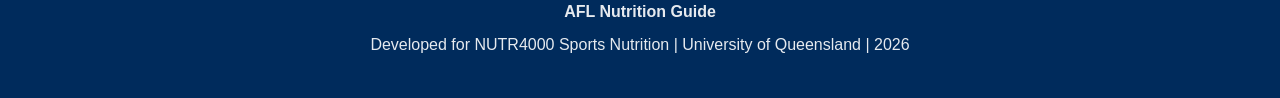
==== commit 0fd2dee3: "Consolidate repeated content across pages - Index: Changed quote to unique one about website usefuln" ====
--- a/game-day.html
+++ b/game-day.html
@@ -187,30 +187,21 @@
     <!-- Night Game Recovery -->
     <section class="section">
       <h2>Night Game Recovery</h2>
-      <p>Night games (finishing 9-11pm) create unique challenges for recovery nutrition and sleep (Gratwicke et al., 2021).</p>
-
-      <div class="key-points">
-        <h3>&#128205; Night Game Challenges</h3>
-        <ul>
-          <li>Elevated stress and arousal after competition can disrupt sleep</li>
-          <li>Appetite may be reduced after intense exercise</li>
-          <li>Need to balance recovery nutrition with getting to sleep</li>
-          <li>Food access may be limited late at night</li>
-        </ul>
-      </div>
-
-      <h3>Night Game Recovery Strategies</h3>
-      <ul>
-        <li><strong>Have portable recovery foods ready:</strong> Protein shakes, bars, sandwiches prepared in advance</li>
-        <li><strong>Prioritise easily digestible options:</strong> Avoid heavy meals that may disrupt sleep</li>
-        <li><strong>Liquid nutrition:</strong> If appetite is poor, smoothies or protein milk may be easier to consume</li>
-        <li><strong>Continue hydration:</strong> Replace fluids and electrolytes into the recovery period</li>
-        <li><strong>Pre-sleep nutrition:</strong> Consider a high GI carbohydrate snack 2-4 hours before bed to support sleep onset, plus 20-40g protein for overnight muscle recovery</li>
-      </ul>
-
-      <div class="tip-box">
-        <h4>&#128161; Sleep-Supporting Foods</h4>
-        <p>Tart cherry juice, kiwifruit, and tryptophan-rich protein sources (dairy, eggs) may help support sleep quality after night games. See the <a href="recovery.html">Recovery page</a> for more detail.</p>
+      <p>Night games (finishing 9-11pm) create unique challenges - reduced appetite, elevated arousal, and limited food access late at night.</p>
+
+      <div class="card-grid">
+        <div class="card">
+          <h3>Quick Tips</h3>
+          <ul>
+            <li>Have portable recovery foods ready (shakes, bars)</li>
+            <li>Prioritise easily digestible options</li>
+            <li>Use liquid nutrition if appetite is poor</li>
+          </ul>
+        </div>
+        <div class="card">
+          <h3>Learn More</h3>
+          <p>For detailed night game recovery strategies, sleep-supporting foods, and nutrition timing for late finishes, see the <a href="recovery.html">Recovery page</a>.</p>
+        </div>
       </div>
     </section>
 
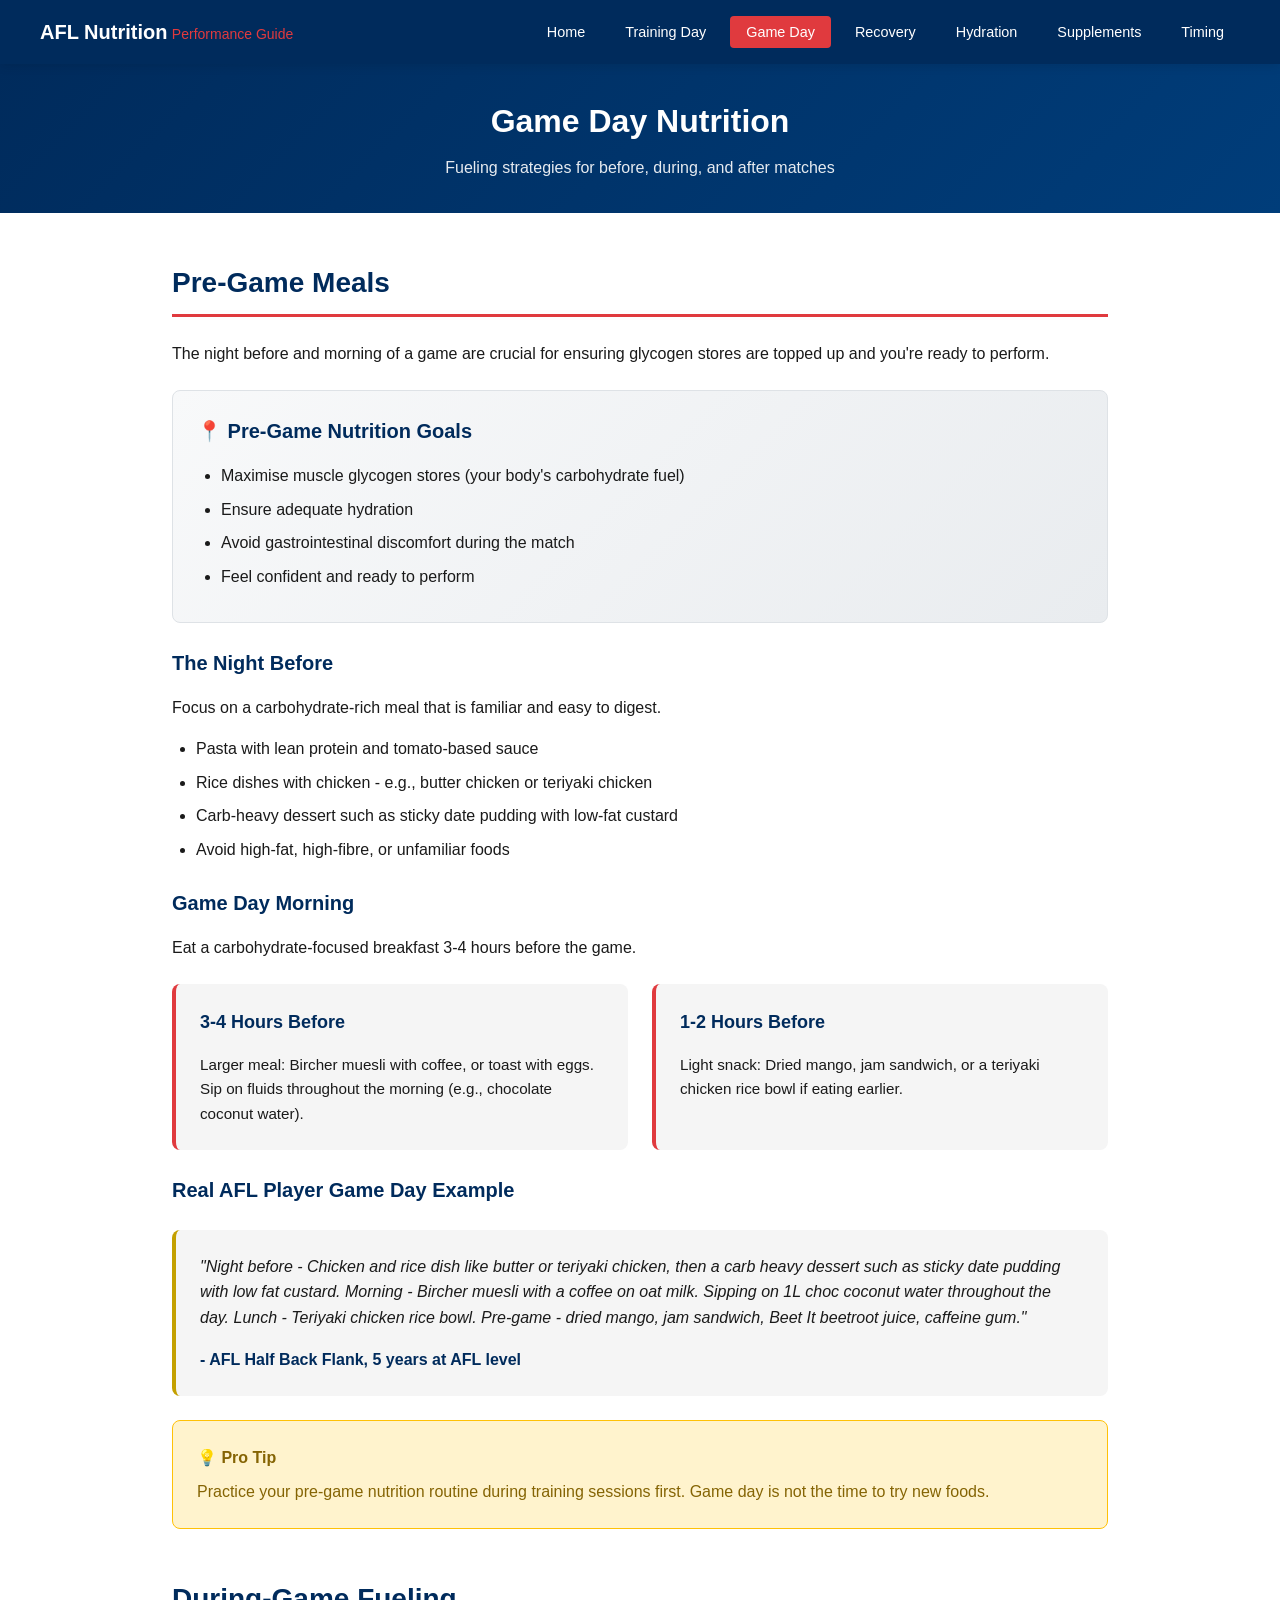
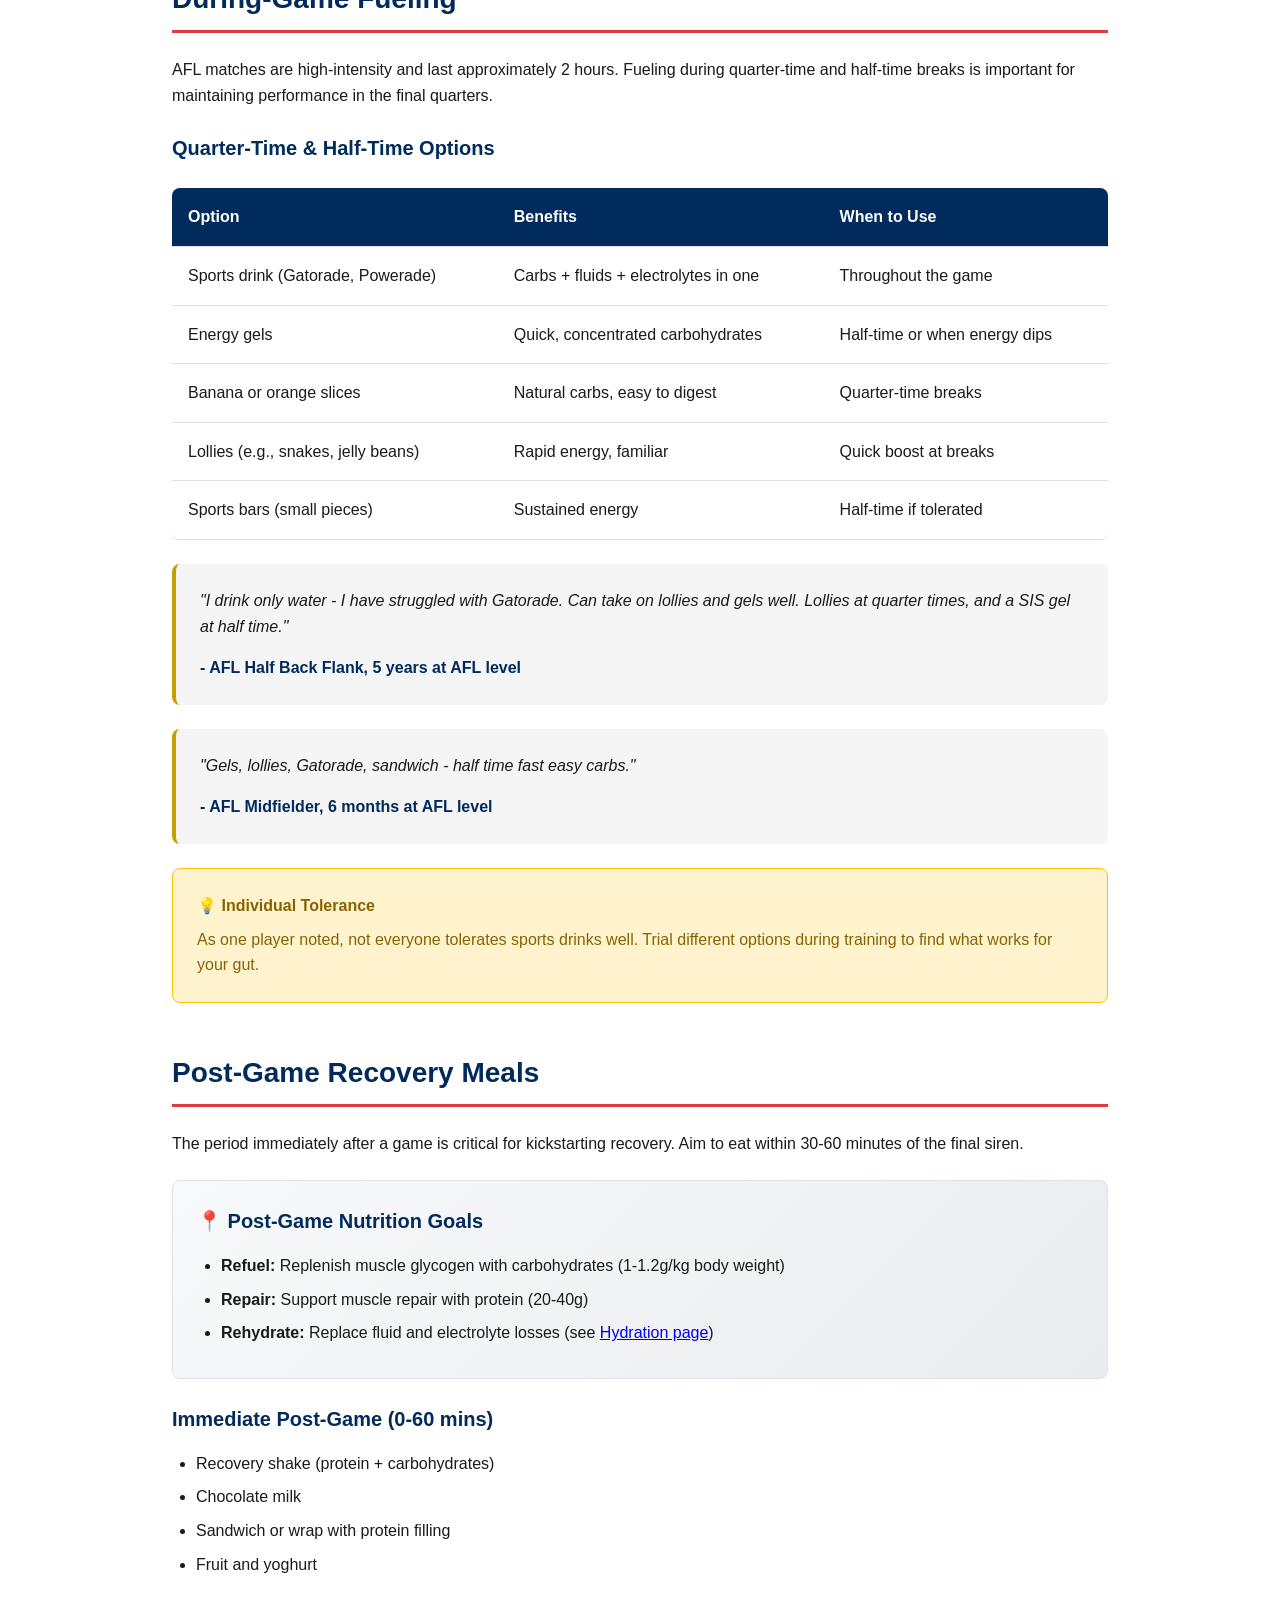
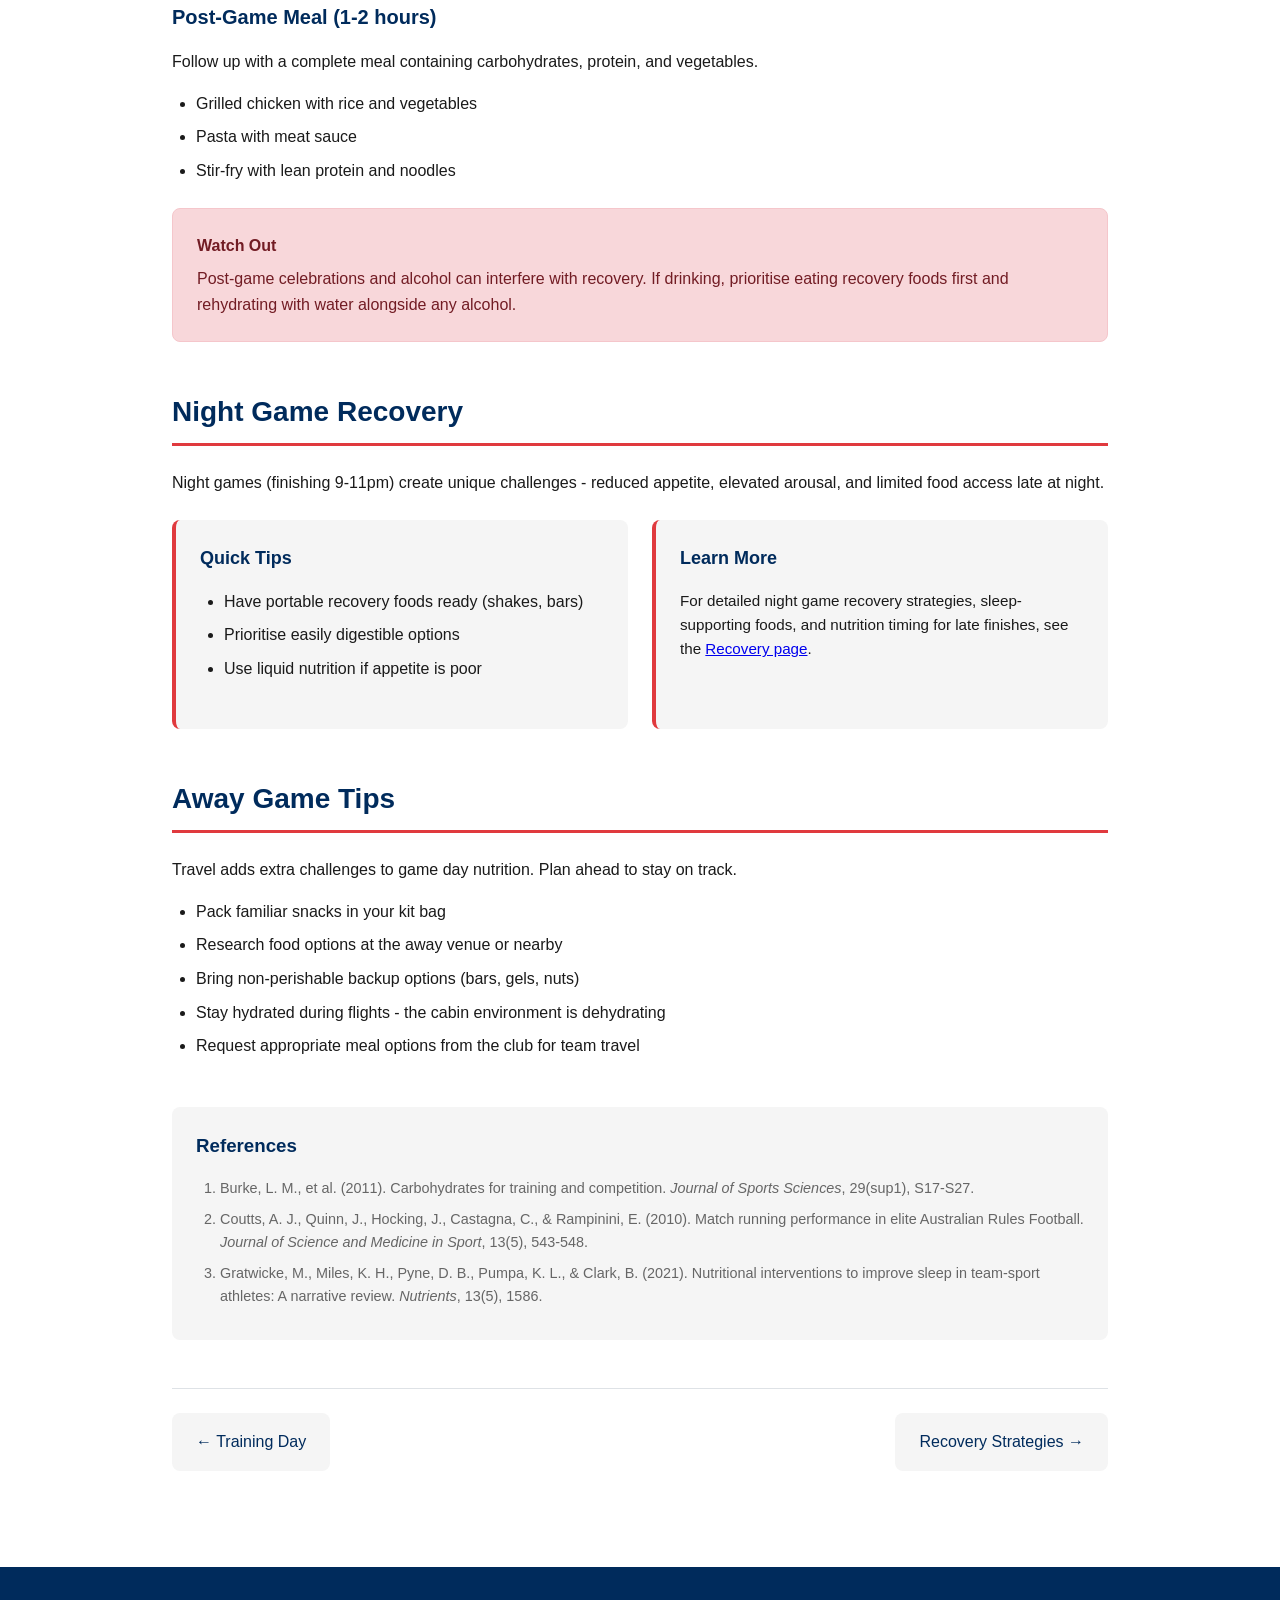
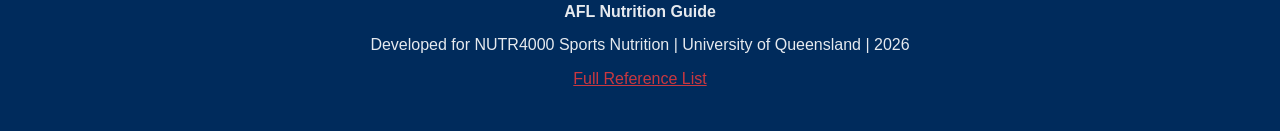
==== commit a4e4b12f: "Add dedicated references page with full reference list - Created references.html with all references" ====
--- a/game-day.html
+++ b/game-day.html
@@ -241,6 +241,7 @@
   <footer class="footer">
     <p><strong>AFL Nutrition Guide</strong></p>
     <p>Developed for NUTR4000 Sports Nutrition | University of Queensland | 2026</p>
+    <p><a href="references.html">Full Reference List</a></p>
   </footer>
 
 </body>
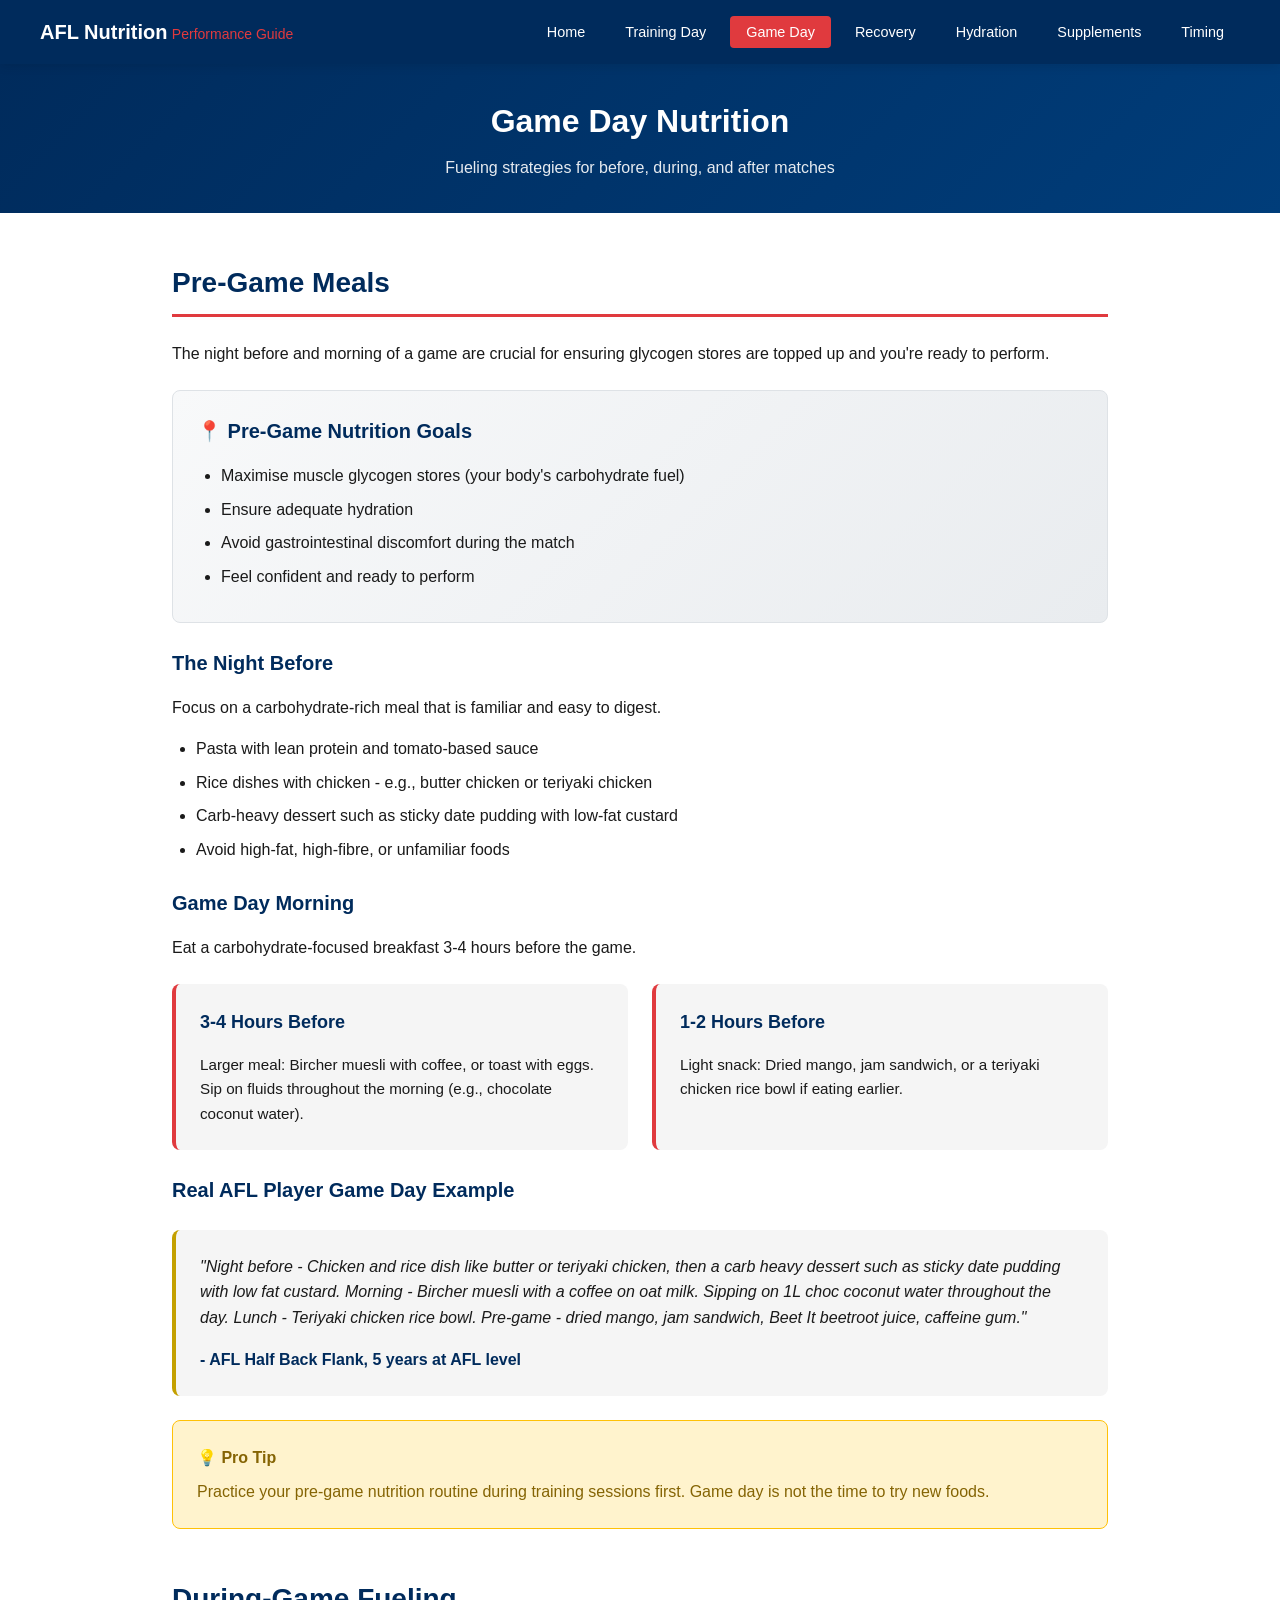
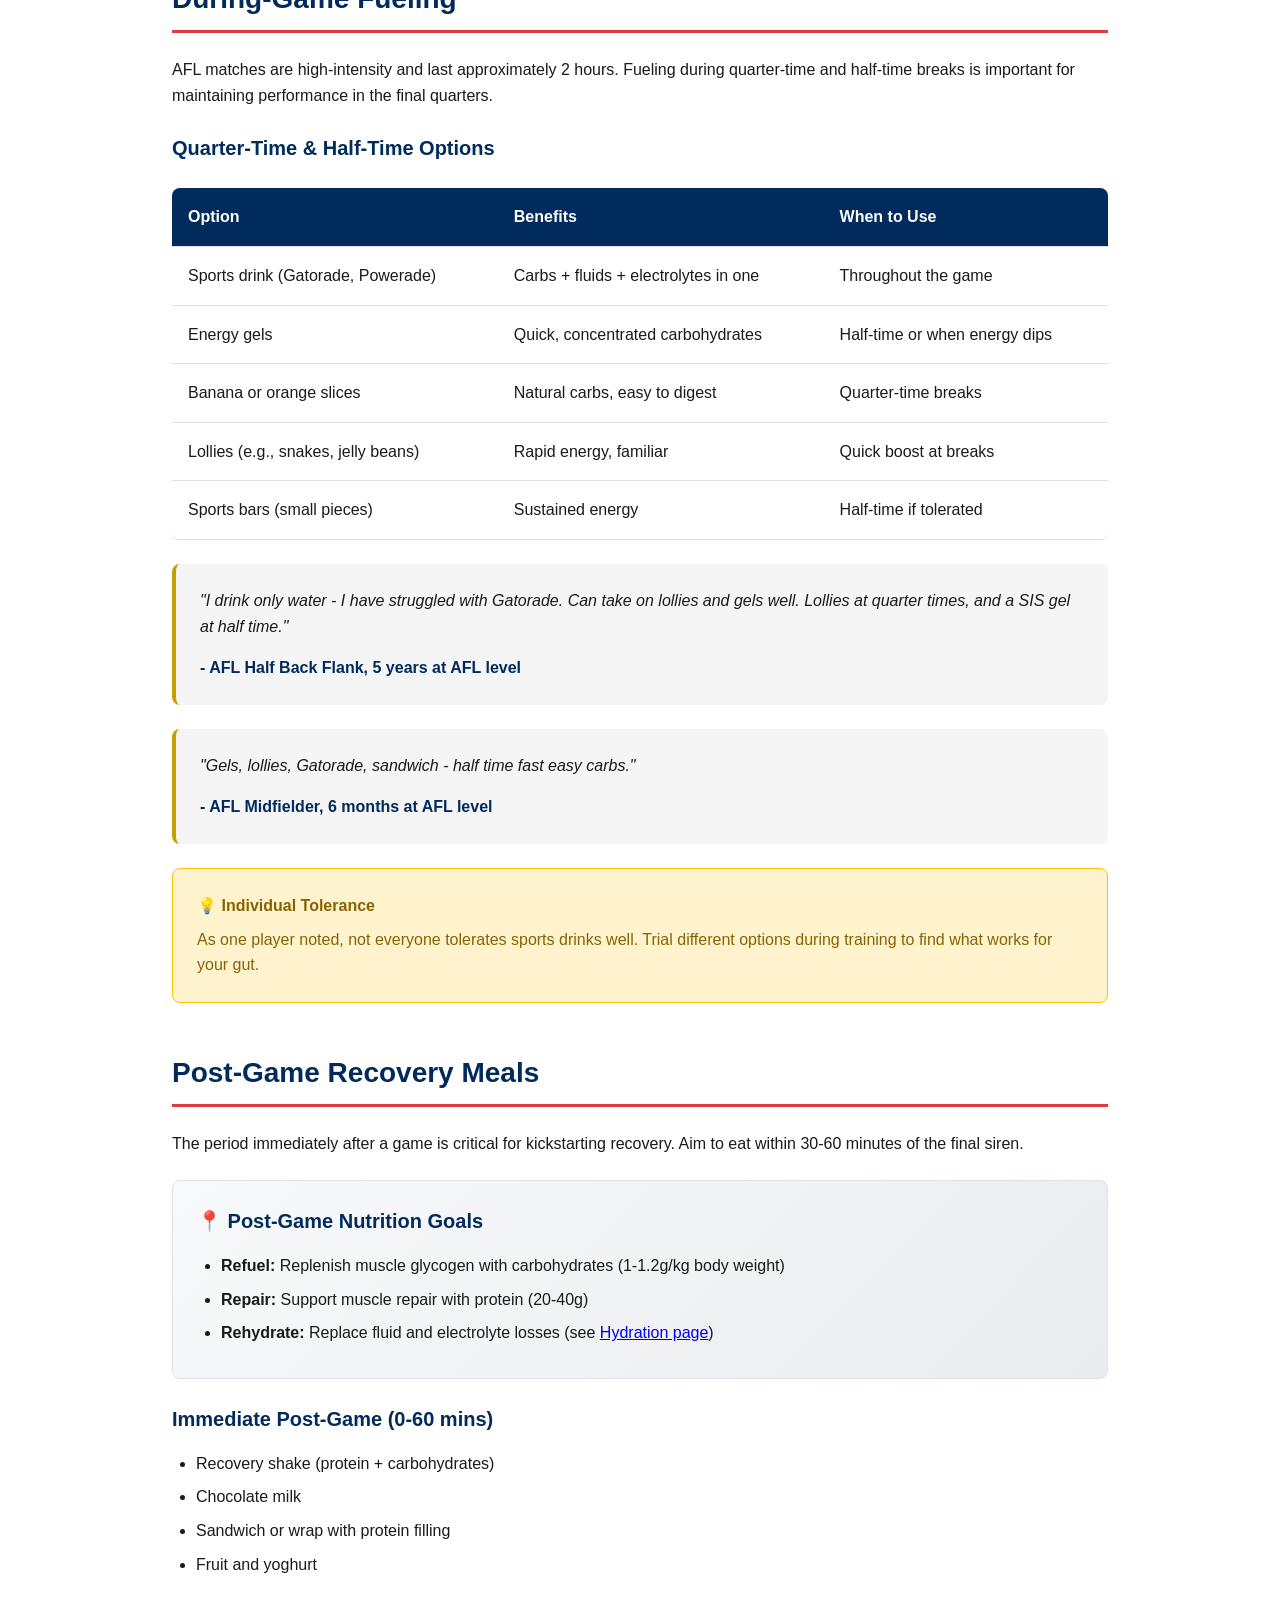
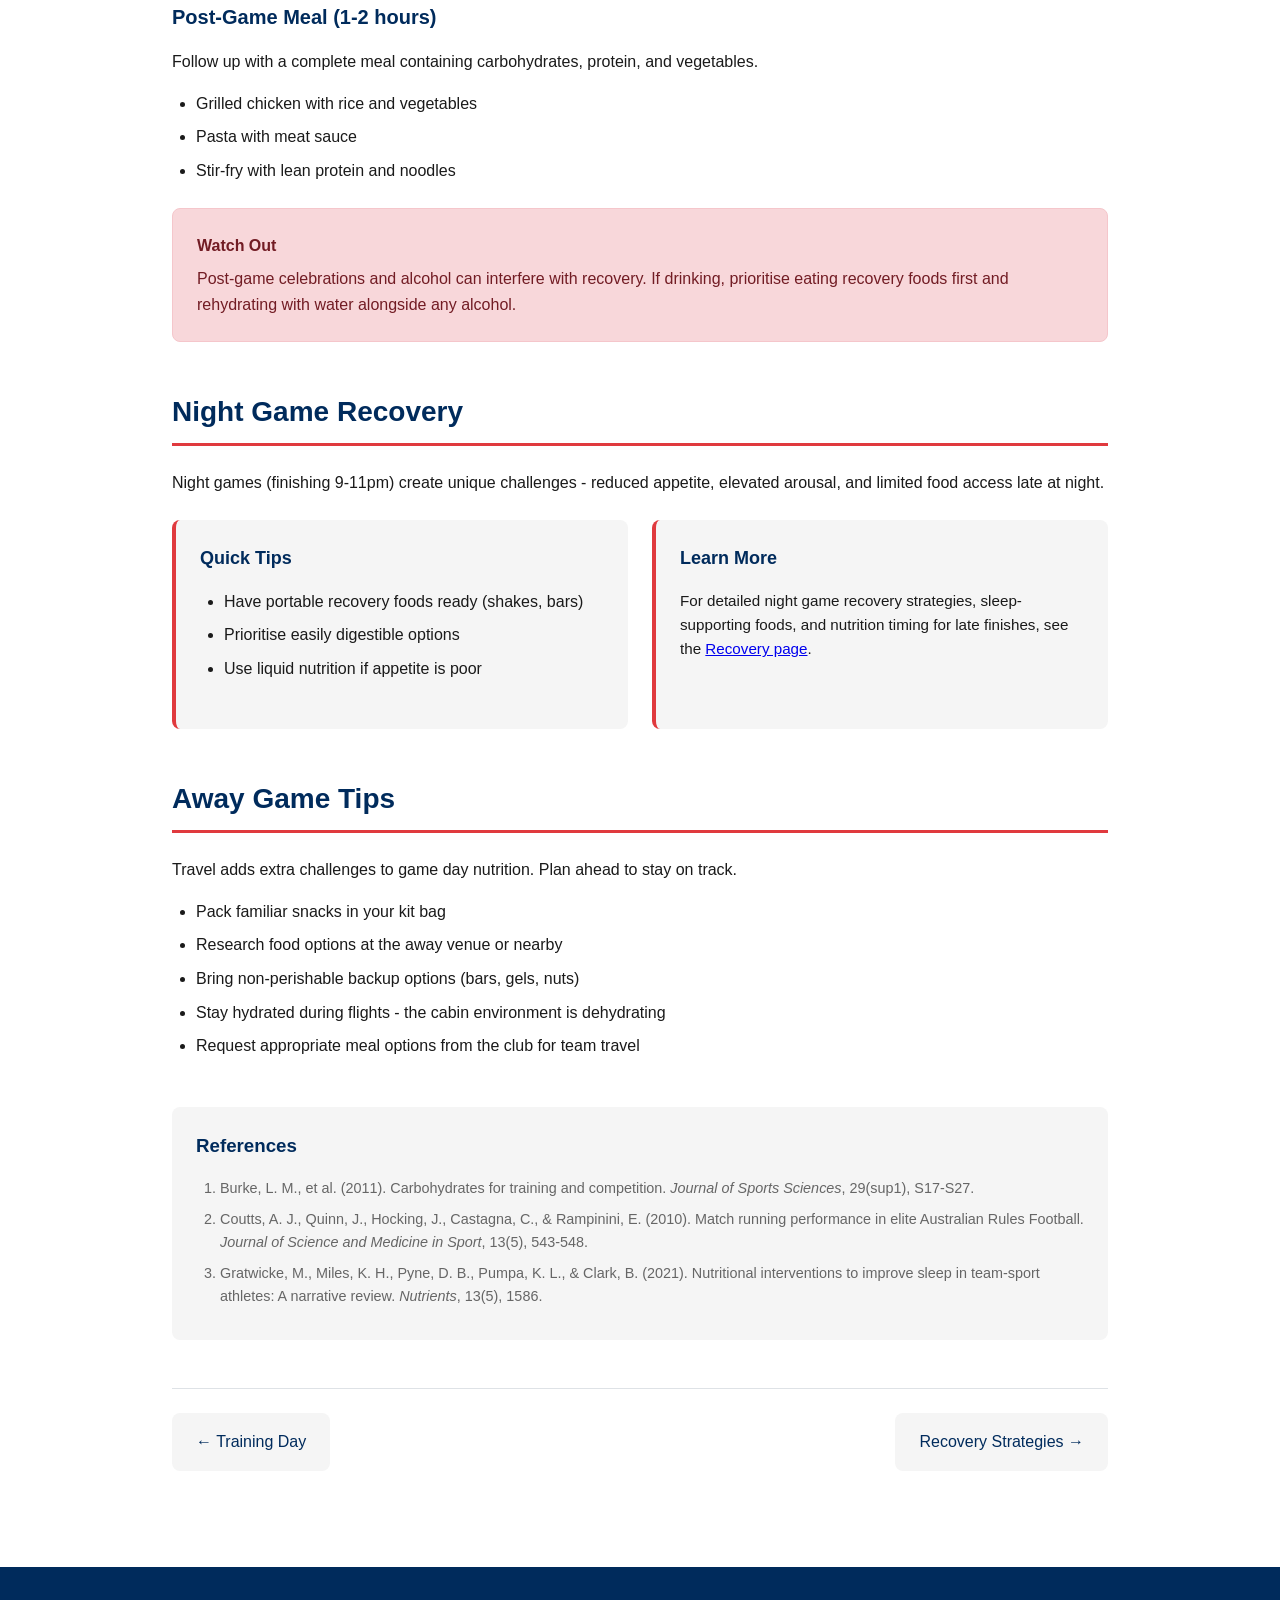
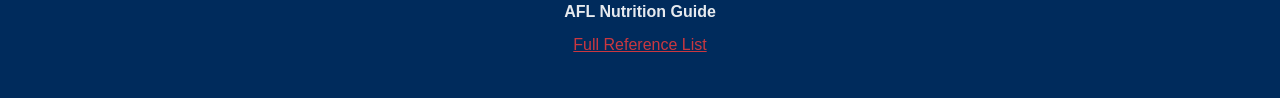
==== commit cfc1ac41: "Remove NUTR4000 reference from footer" ====
--- a/game-day.html
+++ b/game-day.html
@@ -240,7 +240,6 @@
   <!-- Footer -->
   <footer class="footer">
     <p><strong>AFL Nutrition Guide</strong></p>
-    <p>Developed for NUTR4000 Sports Nutrition | University of Queensland | 2026</p>
     <p><a href="references.html">Full Reference List</a></p>
   </footer>
 
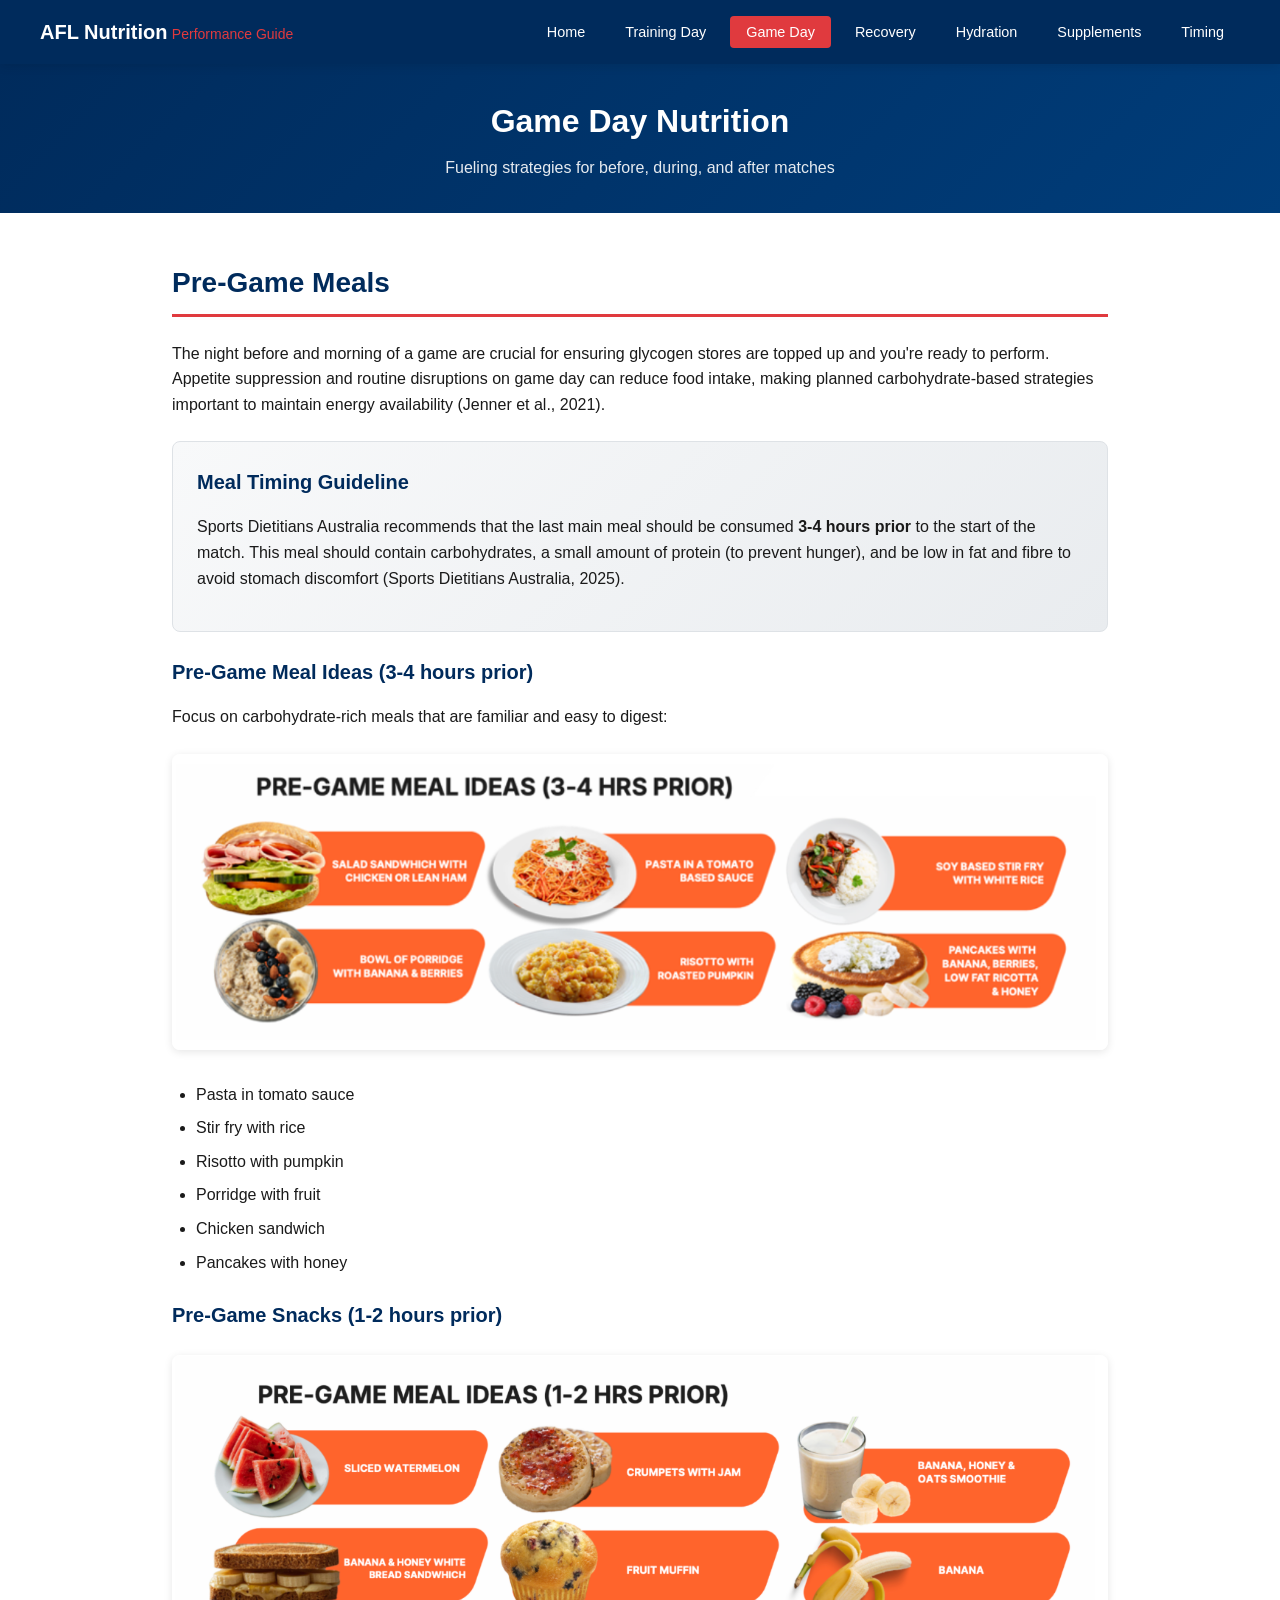
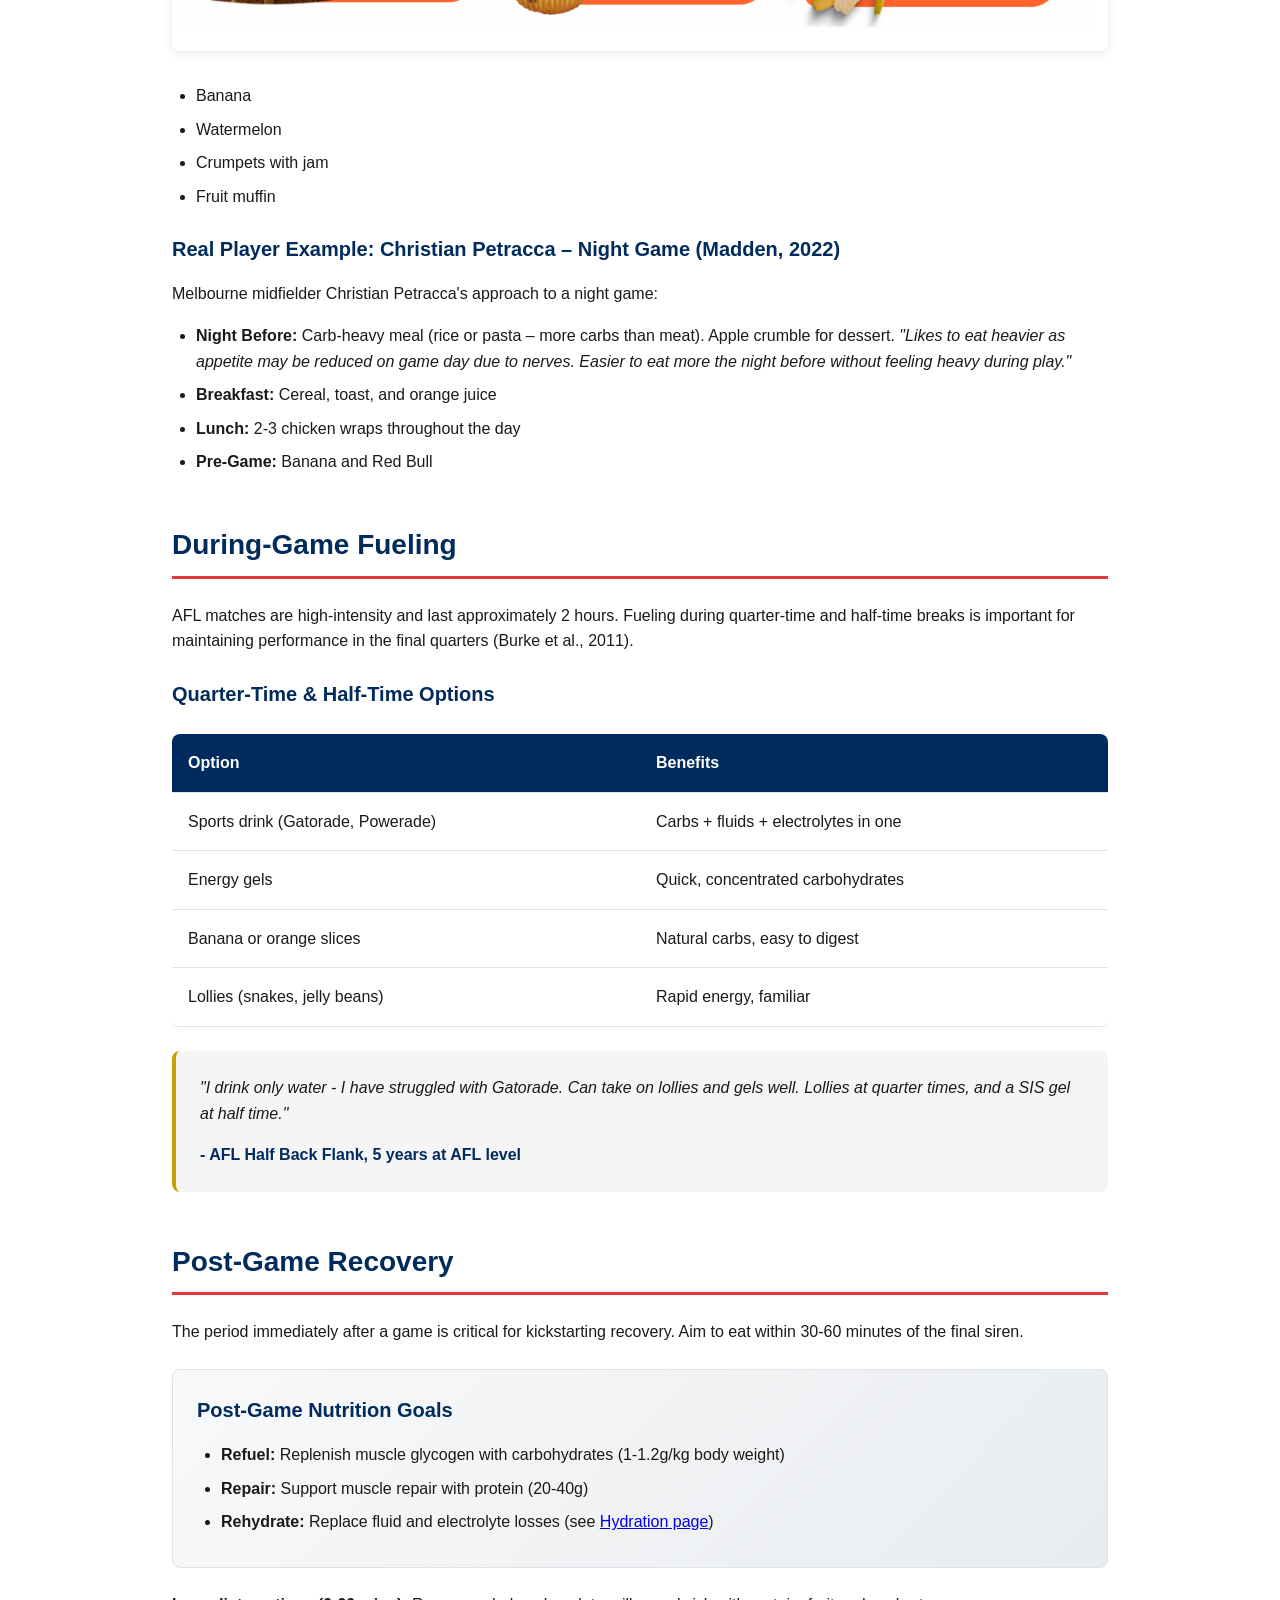
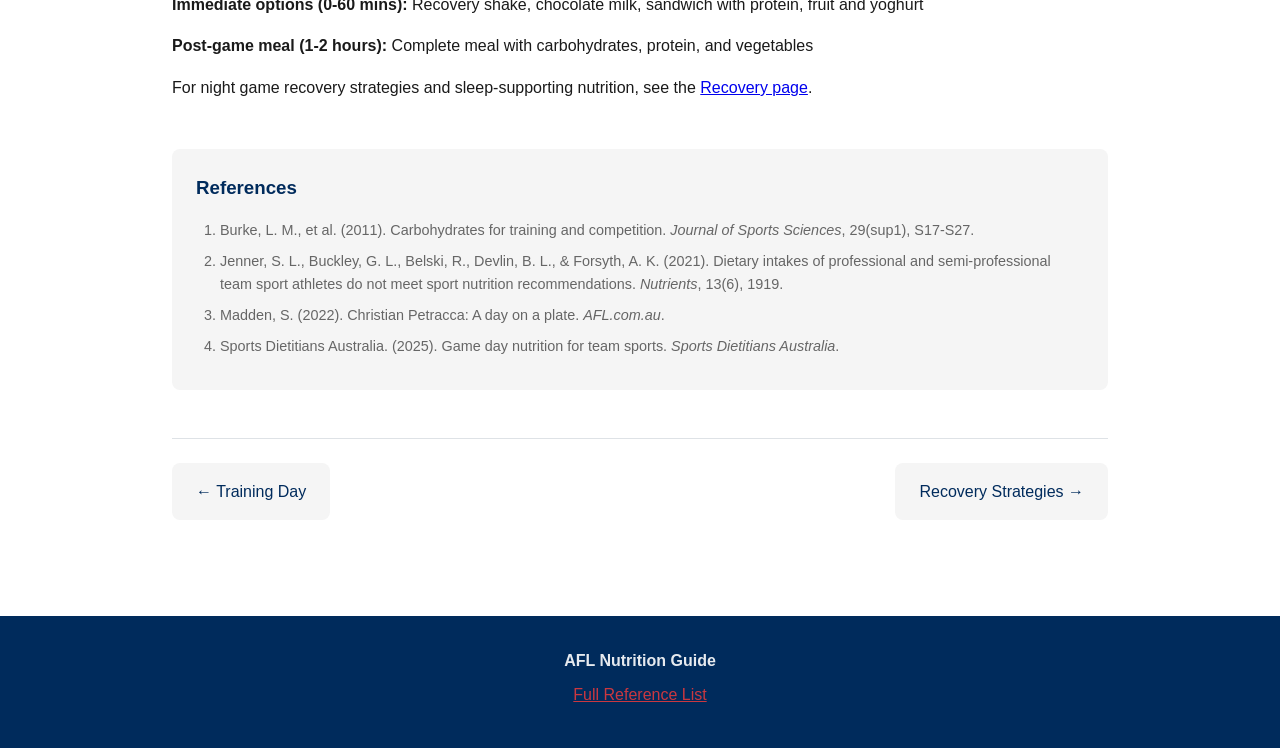
==== commit 06f21933: "Add pre-game meal images and feedback survey - Add Pic1.png and Pic2.png to game-day page - Replace " ====
--- a/game-day.html
+++ b/game-day.html
@@ -40,57 +40,52 @@
     <!-- Pre-Game Nutrition -->
     <section class="section">
       <h2>Pre-Game Meals</h2>
-      <p>The night before and morning of a game are crucial for ensuring glycogen stores are topped up and you're ready to perform.</p>
+      <p>The night before and morning of a game are crucial for ensuring glycogen stores are topped up and you're ready to perform. Appetite suppression and routine disruptions on game day can reduce food intake, making planned carbohydrate-based strategies important to maintain energy availability (Jenner et al., 2021).</p>
 
       <div class="key-points">
-        <h3>&#128205; Pre-Game Nutrition Goals</h3>
-        <ul>
-          <li>Maximise muscle glycogen stores (your body's carbohydrate fuel)</li>
-          <li>Ensure adequate hydration</li>
-          <li>Avoid gastrointestinal discomfort during the match</li>
-          <li>Feel confident and ready to perform</li>
-        </ul>
+        <h3>Meal Timing Guideline</h3>
+        <p>Sports Dietitians Australia recommends that the last main meal should be consumed <strong>3-4 hours prior</strong> to the start of the match. This meal should contain carbohydrates, a small amount of protein (to prevent hunger), and be low in fat and fibre to avoid stomach discomfort (Sports Dietitians Australia, 2025).</p>
       </div>
 
-      <h3>The Night Before</h3>
-      <p>Focus on a carbohydrate-rich meal that is familiar and easy to digest.</p>
+      <h3>Pre-Game Meal Ideas (3-4 hours prior)</h3>
+      <p>Focus on carbohydrate-rich meals that are familiar and easy to digest:</p>
+      <div class="section-image">
+        <img src="Pic1.png" alt="Pre-game meal ideas for 3-4 hours before a match">
+      </div>
       <ul>
-        <li>Pasta with lean protein and tomato-based sauce</li>
-        <li>Rice dishes with chicken - e.g., butter chicken or teriyaki chicken</li>
-        <li>Carb-heavy dessert such as sticky date pudding with low-fat custard</li>
-        <li>Avoid high-fat, high-fibre, or unfamiliar foods</li>
+        <li>Pasta in tomato sauce</li>
+        <li>Stir fry with rice</li>
+        <li>Risotto with pumpkin</li>
+        <li>Porridge with fruit</li>
+        <li>Chicken sandwich</li>
+        <li>Pancakes with honey</li>
       </ul>
 
-      <h3>Game Day Morning</h3>
-      <p>Eat a carbohydrate-focused breakfast 3-4 hours before the game.</p>
+      <h3>Pre-Game Snacks (1-2 hours prior)</h3>
+      <div class="section-image">
+        <img src="Pic2.png" alt="Pre-game snack ideas for 1-2 hours before a match">
+      </div>
+      <ul>
+        <li>Banana</li>
+        <li>Watermelon</li>
+        <li>Crumpets with jam</li>
+        <li>Fruit muffin</li>
+      </ul>
 
-      <div class="card-grid">
-        <div class="card">
-          <h3>3-4 Hours Before</h3>
-          <p>Larger meal: Bircher muesli with coffee, or toast with eggs. Sip on fluids throughout the morning (e.g., chocolate coconut water).</p>
-        </div>
-        <div class="card">
-          <h3>1-2 Hours Before</h3>
-          <p>Light snack: Dried mango, jam sandwich, or a teriyaki chicken rice bowl if eating earlier.</p>
-        </div>
-      </div>
-
-      <h3>Real AFL Player Game Day Example</h3>
-      <div class="athlete-quote">
-        "Night before - Chicken and rice dish like butter or teriyaki chicken, then a carb heavy dessert such as sticky date pudding with low fat custard. Morning - Bircher muesli with a coffee on oat milk. Sipping on 1L choc coconut water throughout the day. Lunch - Teriyaki chicken rice bowl. Pre-game - dried mango, jam sandwich, Beet It beetroot juice, caffeine gum."
-        <cite>- AFL Half Back Flank, 5 years at AFL level</cite>
-      </div>
-
-      <div class="tip-box">
-        <h4>&#128161; Pro Tip</h4>
-        <p>Practice your pre-game nutrition routine during training sessions first. Game day is not the time to try new foods.</p>
-      </div>
+      <h3>Real Player Example: Christian Petracca – Night Game (Madden, 2022)</h3>
+      <p>Melbourne midfielder Christian Petracca's approach to a night game:</p>
+      <ul>
+        <li><strong>Night Before:</strong> Carb-heavy meal (rice or pasta – more carbs than meat). Apple crumble for dessert. <em>"Likes to eat heavier as appetite may be reduced on game day due to nerves. Easier to eat more the night before without feeling heavy during play."</em></li>
+        <li><strong>Breakfast:</strong> Cereal, toast, and orange juice</li>
+        <li><strong>Lunch:</strong> 2-3 chicken wraps throughout the day</li>
+        <li><strong>Pre-Game:</strong> Banana and Red Bull</li>
+      </ul>
     </section>
 
     <!-- During Game -->
     <section class="section">
       <h2>During-Game Fueling</h2>
-      <p>AFL matches are high-intensity and last approximately 2 hours. Fueling during quarter-time and half-time breaks is important for maintaining performance in the final quarters.</p>
+      <p>AFL matches are high-intensity and last approximately 2 hours. Fueling during quarter-time and half-time breaks is important for maintaining performance in the final quarters (Burke et al., 2011).</p>
 
       <h3>Quarter-Time & Half-Time Options</h3>
       <div class="table-container">
@@ -99,34 +94,24 @@
             <tr>
               <th>Option</th>
               <th>Benefits</th>
-              <th>When to Use</th>
             </tr>
           </thead>
           <tbody>
             <tr>
               <td>Sports drink (Gatorade, Powerade)</td>
               <td>Carbs + fluids + electrolytes in one</td>
-              <td>Throughout the game</td>
             </tr>
             <tr>
               <td>Energy gels</td>
               <td>Quick, concentrated carbohydrates</td>
-              <td>Half-time or when energy dips</td>
             </tr>
             <tr>
               <td>Banana or orange slices</td>
               <td>Natural carbs, easy to digest</td>
-              <td>Quarter-time breaks</td>
             </tr>
             <tr>
-              <td>Lollies (e.g., snakes, jelly beans)</td>
+              <td>Lollies (snakes, jelly beans)</td>
               <td>Rapid energy, familiar</td>
-              <td>Quick boost at breaks</td>
-            </tr>
-            <tr>
-              <td>Sports bars (small pieces)</td>
-              <td>Sustained energy</td>
-              <td>Half-time if tolerated</td>
             </tr>
           </tbody>
         </table>
@@ -136,25 +121,15 @@
         "I drink only water - I have struggled with Gatorade. Can take on lollies and gels well. Lollies at quarter times, and a SIS gel at half time."
         <cite>- AFL Half Back Flank, 5 years at AFL level</cite>
       </div>
-
-      <div class="athlete-quote">
-        "Gels, lollies, Gatorade, sandwich - half time fast easy carbs."
-        <cite>- AFL Midfielder, 6 months at AFL level</cite>
-      </div>
-
-      <div class="tip-box">
-        <h4>&#128161; Individual Tolerance</h4>
-        <p>As one player noted, not everyone tolerates sports drinks well. Trial different options during training to find what works for your gut.</p>
-      </div>
     </section>
 
     <!-- Post-Game Recovery -->
     <section class="section">
-      <h2>Post-Game Recovery Meals</h2>
+      <h2>Post-Game Recovery</h2>
       <p>The period immediately after a game is critical for kickstarting recovery. Aim to eat within 30-60 minutes of the final siren.</p>
 
       <div class="key-points">
-        <h3>&#128205; Post-Game Nutrition Goals</h3>
+        <h3>Post-Game Nutrition Goals</h3>
         <ul>
           <li><strong>Refuel:</strong> Replenish muscle glycogen with carbohydrates (1-1.2g/kg body weight)</li>
           <li><strong>Repair:</strong> Support muscle repair with protein (20-40g)</li>
@@ -162,61 +137,10 @@
         </ul>
       </div>
 
-      <h3>Immediate Post-Game (0-60 mins)</h3>
-      <ul>
-        <li>Recovery shake (protein + carbohydrates)</li>
-        <li>Chocolate milk</li>
-        <li>Sandwich or wrap with protein filling</li>
-        <li>Fruit and yoghurt</li>
-      </ul>
+      <p><strong>Immediate options (0-60 mins):</strong> Recovery shake, chocolate milk, sandwich with protein, fruit and yoghurt</p>
+      <p><strong>Post-game meal (1-2 hours):</strong> Complete meal with carbohydrates, protein, and vegetables</p>
 
-      <h3>Post-Game Meal (1-2 hours)</h3>
-      <p>Follow up with a complete meal containing carbohydrates, protein, and vegetables.</p>
-      <ul>
-        <li>Grilled chicken with rice and vegetables</li>
-        <li>Pasta with meat sauce</li>
-        <li>Stir-fry with lean protein and noodles</li>
-      </ul>
-
-      <div class="warning-box">
-        <h4>Watch Out</h4>
-        <p>Post-game celebrations and alcohol can interfere with recovery. If drinking, prioritise eating recovery foods first and rehydrating with water alongside any alcohol.</p>
-      </div>
-    </section>
-
-    <!-- Night Game Recovery -->
-    <section class="section">
-      <h2>Night Game Recovery</h2>
-      <p>Night games (finishing 9-11pm) create unique challenges - reduced appetite, elevated arousal, and limited food access late at night.</p>
-
-      <div class="card-grid">
-        <div class="card">
-          <h3>Quick Tips</h3>
-          <ul>
-            <li>Have portable recovery foods ready (shakes, bars)</li>
-            <li>Prioritise easily digestible options</li>
-            <li>Use liquid nutrition if appetite is poor</li>
-          </ul>
-        </div>
-        <div class="card">
-          <h3>Learn More</h3>
-          <p>For detailed night game recovery strategies, sleep-supporting foods, and nutrition timing for late finishes, see the <a href="recovery.html">Recovery page</a>.</p>
-        </div>
-      </div>
-    </section>
-
-    <!-- Away Game Considerations -->
-    <section class="section">
-      <h2>Away Game Tips</h2>
-      <p>Travel adds extra challenges to game day nutrition. Plan ahead to stay on track.</p>
-
-      <ul>
-        <li>Pack familiar snacks in your kit bag</li>
-        <li>Research food options at the away venue or nearby</li>
-        <li>Bring non-perishable backup options (bars, gels, nuts)</li>
-        <li>Stay hydrated during flights - the cabin environment is dehydrating</li>
-        <li>Request appropriate meal options from the club for team travel</li>
-      </ul>
+      <p>For night game recovery strategies and sleep-supporting nutrition, see the <a href="recovery.html">Recovery page</a>.</p>
     </section>
 
     <!-- References -->
@@ -224,8 +148,9 @@
       <h3>References</h3>
       <ol>
         <li>Burke, L. M., et al. (2011). Carbohydrates for training and competition. <em>Journal of Sports Sciences</em>, 29(sup1), S17-S27.</li>
-        <li>Coutts, A. J., Quinn, J., Hocking, J., Castagna, C., & Rampinini, E. (2010). Match running performance in elite Australian Rules Football. <em>Journal of Science and Medicine in Sport</em>, 13(5), 543-548.</li>
-        <li>Gratwicke, M., Miles, K. H., Pyne, D. B., Pumpa, K. L., & Clark, B. (2021). Nutritional interventions to improve sleep in team-sport athletes: A narrative review. <em>Nutrients</em>, 13(5), 1586.</li>
+        <li>Jenner, S. L., Buckley, G. L., Belski, R., Devlin, B. L., & Forsyth, A. K. (2021). Dietary intakes of professional and semi-professional team sport athletes do not meet sport nutrition recommendations. <em>Nutrients</em>, 13(6), 1919.</li>
+        <li>Madden, S. (2022). Christian Petracca: A day on a plate. <em>AFL.com.au</em>.</li>
+        <li>Sports Dietitians Australia. (2025). Game day nutrition for team sports. <em>Sports Dietitians Australia</em>.</li>
       </ol>
     </section>
 
--- a/styles.css
+++ b/styles.css
@@ -494,6 +494,46 @@
   }
 }
 
+/* Meal Image Grid */
+.meal-grid {
+  display: grid;
+  grid-template-columns: repeat(auto-fit, minmax(140px, 1fr));
+  gap: var(--spacing-sm);
+  margin: var(--spacing-md) 0;
+}
+
+.meal-item {
+  text-align: center;
+}
+
+.meal-item img {
+  width: 100%;
+  max-width: 140px;
+  height: 100px;
+  object-fit: cover;
+  border-radius: 8px;
+  margin-bottom: var(--spacing-xs);
+}
+
+.meal-item p {
+  font-size: 0.8rem;
+  margin: 0;
+  color: var(--text-dark);
+}
+
+/* Section Images */
+.section-image {
+  margin: var(--spacing-md) 0;
+  text-align: center;
+}
+
+.section-image img {
+  max-width: 100%;
+  height: auto;
+  border-radius: 8px;
+  box-shadow: 0 2px 8px rgba(0, 0, 0, 0.1);
+}
+
 /* Print Styles */
 @media print {
   .navbar, .footer, .quick-nav {
